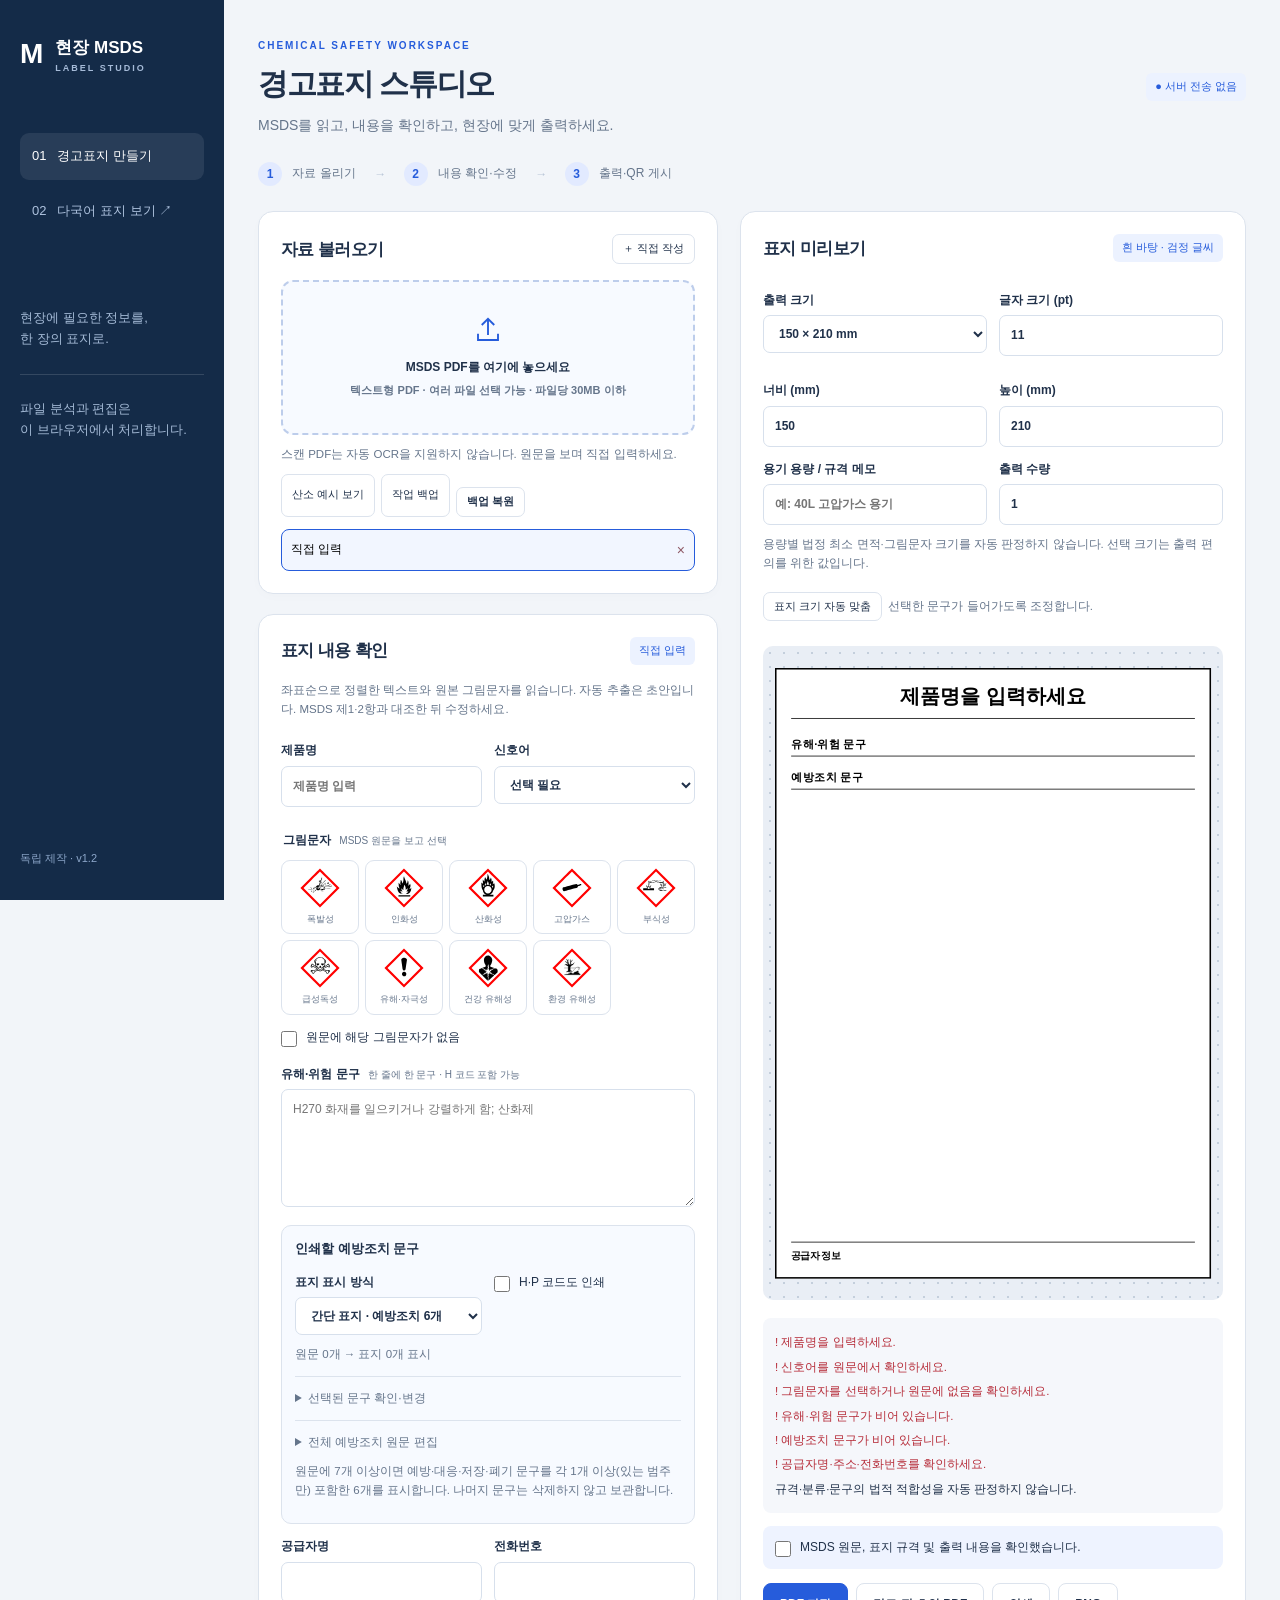
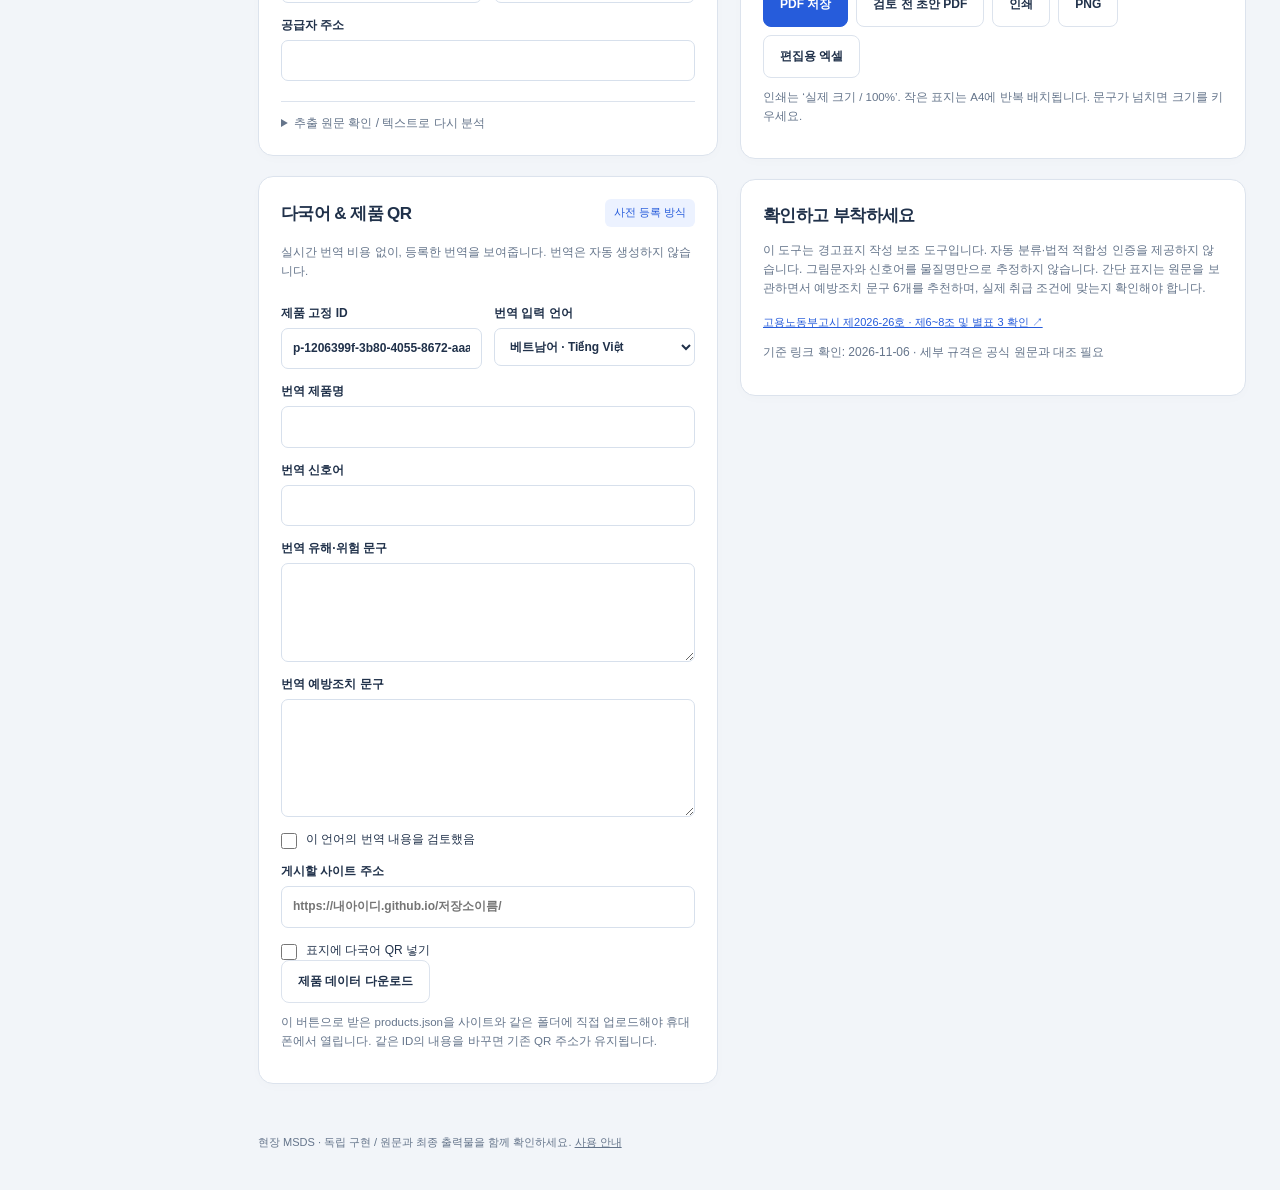
==== index.html @ 50548ded "Add files via upload" ====
<!doctype html><html lang="ko"><head><meta charset="utf-8"><meta name="viewport" content="width=device-width, initial-scale=1"><title>현장 MSDS · 경고표지 스튜디오</title><link rel="stylesheet" href="style.css?v=1.2"></head><body>
<aside class="rail"><div class="logo">M<span>현장 MSDS<small>LABEL STUDIO</small></span></div><div class="nav active">01 &nbsp; 경고표지 만들기</div><a class="nav" href="viewer.html" target="_blank">02 &nbsp; 다국어 표지 보기 ↗</a><div class="rail-note">현장에 필요한 정보를,<br>한 장의 표지로.<hr>파일 분석과 편집은<br>이 브라우저에서 처리합니다.</div><span class="version">독립 제작 · v1.2</span></aside>
<main><header><div><p class="eyebrow">CHEMICAL SAFETY WORKSPACE</p><h1>경고표지 스튜디오</h1><p class="sub">MSDS를 읽고, 내용을 확인하고, 현장에 맞게 출력하세요.</p></div><span class="badge">● 서버 전송 없음</span></header>
<div class="steps"><span><b>1</b> 자료 올리기</span><i>→</i><span><b>2</b> 내용 확인·수정</span><i>→</i><span><b>3</b> 출력·QR 게시</span></div>
<div class="workspace"><div class="input-col"><section class="card"><div class="card-title"><h2>자료 불러오기</h2><button id="new" class="small">＋ 직접 작성</button></div><label class="drop" id="drop"><span class="upload-icon" aria-hidden="true"><svg width="30" height="30" viewBox="0 0 24 24" fill="none" stroke="currentColor" stroke-width="1.5"><path d="M12 16V3m-5 5 5-5 5 5M4 15v5h16v-5"/></svg></span><strong>MSDS PDF를 여기에 놓으세요</strong><span>텍스트형 PDF · 여러 파일 선택 가능 · 파일당 30MB 이하</span><input id="files" type="file" accept="application/pdf,.pdf" multiple></label><p id="status" role="status">스캔 PDF는 자동 OCR을 지원하지 않습니다. 원문을 보며 직접 입력하세요.</p><div class="tools"><button id="sample" class="small">산소 예시 보기</button><button id="backup" class="small">작업 백업</button><label class="small filebtn">백업 복원<input id="restore" type="file" accept=".json"></label></div><div id="queue" class="queue"></div><details id="sourcePanel" hidden><summary>원본 PDF 미리보기</summary><div class="source-toolbar"><button id="sourcePrev" class="small">이전 쪽</button><span id="sourcePage"></span><button id="sourceNext" class="small">다음 쪽</button></div><canvas id="sourceCanvas"></canvas></details><p class="hint" id="analysisInfo"></p></section>
<section class="card" id="editor"><div class="card-title"><h2>표지 내용 확인</h2><span class="badge" id="source-badge">직접 입력</span></div><p class="hint">좌표순으로 정렬한 텍스트와 원본 그림문자를 읽습니다. 자동 추출은 초안입니다. MSDS 제1·2항과 대조한 뒤 수정하세요.</p><div class="grid"><label>제품명<input id="name" placeholder="제품명 입력"></label><label>신호어<select id="signal"><option value="">선택 필요</option><option>위험</option><option>경고</option><option value="없음">없음 (원문 확인)</option></select></label></div>
<fieldset><legend>그림문자 <small>MSDS 원문을 보고 선택</small></legend><div id="pictos" class="pic-grid"></div><label class="check"><input type="checkbox" id="noPictos">원문에 해당 그림문자가 없음</label></fieldset>
<label>유해·위험 문구 <small>한 줄에 한 문구 · H 코드 포함 가능</small><textarea id="hazards" rows="5" placeholder="H270 화재를 일으키거나 강렬하게 함; 산화제"></textarea></label>
<section class="compact-controls"><h3>인쇄할 예방조치 문구</h3><div class="grid"><label>표지 표시 방식<select id="pMode"><option value="compact">간단 표지 · 예방조치 6개</option><option value="all">전체 문구 표시</option></select></label><label class="check"><input type="checkbox" id="showCodes">H·P 코드도 인쇄</label></div><p class="hint" id="pSummary"></p><details><summary>선택된 문구 확인·변경</summary><p class="hint">자동 추천은 초안입니다. 실제 취급 조건과 유해성을 고려해 확인하세요.</p><button id="recommendP" class="small">6개 다시 추천</button><div id="pChoices"></div></details><details><summary>전체 예방조치 원문 편집</summary><label>예방조치 문구 <small>원문의 예방·대응·저장·폐기 문구를 모두 확인</small><textarea id="precautions" rows="8" placeholder="P220 의류 및 가연성 물질로부터 멀리하시오."></textarea></label></details><p class="hint">원문에 7개 이상이면 예방·대응·저장·폐기 문구를 각 1개 이상(있는 범주만) 포함한 6개를 표시합니다. 나머지 문구는 삭제하지 않고 보관합니다.</p></section>
<div class="grid"><label>공급자명<input id="supplier"></label><label>전화번호<input id="phone" type="tel"></label></div><label>공급자 주소<input id="address"></label>
<details><summary>추출 원문 확인 / 텍스트로 다시 분석</summary><p class="hint">PDF가 제대로 읽히지 않으면 제1·2항 텍스트를 붙여넣으세요. 재분석하면 현재 입력값을 바꿉니다.</p><textarea id="raw" rows="10"></textarea><button id="parse" class="small">텍스트에서 다시 추출</button></details>
</section>
<section class="card"><div class="card-title"><h2>다국어 & 제품 QR</h2><span class="badge">사전 등록 방식</span></div><p class="hint">실시간 번역 비용 없이, 등록한 번역을 보여줍니다. 번역은 자동 생성하지 않습니다.</p><div class="grid"><label>제품 고정 ID<input id="productId" readonly></label><label>번역 입력 언어<select id="lang"><option value="vi">베트남어 · Tiếng Việt</option><option value="zh">중국어 · 中文</option><option value="en">영어 · English</option><option value="ru">러시아어 · Русский</option></select></label></div>
<label>번역 제품명<input id="trName"></label><label>번역 신호어<input id="trSignal"></label><label>번역 유해·위험 문구<textarea id="trHazards" rows="4"></textarea></label><label>번역 예방조치 문구<textarea id="trPrecautions" rows="5"></textarea></label><label class="check"><input type="checkbox" id="trReviewed">이 언어의 번역 내용을 검토했음</label><label>게시할 사이트 주소<input id="baseUrl" type="url" placeholder="https://내아이디.github.io/저장소이름/"></label><label class="check"><input id="includeQr" type="checkbox">표지에 다국어 QR 넣기</label><button id="publish" class="secondary">제품 데이터 다운로드</button><p class="hint">이 버튼으로 받은 products.json을 사이트와 같은 폴더에 직접 업로드해야 휴대폰에서 열립니다. 같은 ID의 내용을 바꾸면 기존 QR 주소가 유지됩니다.</p></section></div>
<div class="preview-col"><section class="card preview-card"><div class="card-title"><h2>표지 미리보기</h2><span class="badge">흰 바탕 · 검정 글씨</span></div><div class="grid controls"><label>출력 크기<select id="preset"><option value="150,210">150 × 210 mm</option><option value="100,150">100 × 150 mm</option><option value="200,280">200 × 280 mm</option><option value="custom">직접 지정</option></select></label><label>글자 크기 (pt)<input id="fontSize" type="number" min="6" max="24" value="11"></label><label>너비 (mm)<input id="width" type="number" min="50" max="280" value="150"></label><label>높이 (mm)<input id="height" type="number" min="70" max="400" value="210"></label></div><div class="grid"><label>용기 용량 / 규격 메모<input id="capacity" placeholder="예: 40L 고압가스 용기"></label><label>출력 수량<input id="copies" type="number" min="1" max="30" value="1"></label></div><p class="hint">용량별 법정 최소 면적·그림문자 크기를 자동 판정하지 않습니다. 선택 크기는 출력 편의를 위한 값입니다.</p><div class="tools fit-tools"><button id="autoFit" class="small">표지 크기 자동 맞춤</button><span class="hint">선택한 문구가 들어가도록 조정합니다.</span></div><div class="mat"><div id="scaled"><article id="label" class="label"></article></div></div><div id="checks" class="checks" aria-live="polite"></div><label class="check approval"><input type="checkbox" id="approved">MSDS 원문, 표지 규격 및 출력 내용을 확인했습니다.</label><div class="export"><button id="pdf" class="primary">PDF 저장</button><button id="draftPdf" class="secondary">검토 전 초안 PDF</button><button id="print" class="secondary">인쇄</button><button id="png" class="secondary">PNG</button><button id="excel" class="secondary">편집용 엑셀</button></div><p class="hint">인쇄는 ‘실제 크기 / 100%’. 작은 표지는 A4에 반복 배치됩니다. 문구가 넘치면 크기를 키우세요.</p></section><section class="card guide"><h2>확인하고 부착하세요</h2><p>이 도구는 경고표지 작성 보조 도구입니다. 자동 분류·법적 적합성 인증을 제공하지 않습니다. 그림문자와 신호어를 물질명만으로 추정하지 않습니다. 간단 표지는 원문을 보관하면서 예방조치 문구 6개를 추천하며, 실제 취급 조건에 맞는지 확인해야 합니다.</p><a href="https://www.law.go.kr/admRulInfoP.do?admRulSeq=2100000278320" target="_blank" rel="noopener">고용노동부고시 제2026-26호 · 제6~8조 및 별표 3 확인 ↗</a><p class="hint">기준 링크 확인: 2026-11-06 · 세부 규격은 공식 원문과 대조 필요</p></section></div></div><footer>현장 MSDS · 독립 구현 / 원문과 최종 출력물을 함께 확인하세요. <a href="README.md">사용 안내</a></footer></main><div id="toast" role="status" hidden></div>
<script src="vendor/pdf.min.js"></script><script src="vendor/html2canvas.min.js"></script><script src="vendor/jspdf.umd.min.js"></script><script src="vendor/exceljs.min.js"></script><script src="vendor/qrcode.js"></script><script src="core.js?v=1.2"></script><script src="vision.js?v=1.2"></script><script src="app.js?v=1.2"></script></body></html>
---- style.css ----
:root{--navy:#142b48;--blue:#265cdb;--bg:#f2f5f9;--line:#dce3ed;--muted:#65758b;--ink:#20314a}*{box-sizing:border-box}body{margin:0;background:var(--bg);color:var(--ink);font:14px/1.6 'Malgun Gothic','Apple SD Gothic Neo',sans-serif}button,input,select,textarea{font:inherit}button,a,input,label{touch-action:manipulation}button{cursor:pointer}button:focus-visible,a:focus-visible,input:focus-visible,textarea:focus-visible,summary:focus-visible{outline:3px solid #7da6ff;outline-offset:3px}.rail{position:fixed;inset:0 auto 0 0;width:224px;background:var(--navy);color:white;padding:32px 20px;display:flex;flex-direction:column}.logo{display:flex;align-items:center;gap:12px;font-size:28px;font-weight:900;margin-bottom:52px}.logo>span{font-size:17px}.logo small{display:block;font-size:9px;letter-spacing:2px;color:#a6bbd8}.nav{display:block;padding:13px 12px;border-radius:9px;font-size:13px;color:#afc3df;text-decoration:none;margin:4px 0}.nav.active{background:#ffffff16;color:white}.rail-note{margin-top:70px;color:#a4bad6;font-size:13px}.rail hr{border:0;border-top:1px solid #ffffff23;margin:24px 0}.version{margin-top:auto;font-size:11px;color:#8da7ca}main{margin-left:224px;padding:38px 34px;max-width:1800px}header{display:flex;justify-content:space-between;gap:16px;align-items:center;margin-bottom:26px}.eyebrow{font-size:10px;letter-spacing:2px;color:var(--blue);font-weight:800;margin:0 0 6px}h1{margin:0;font-size:30px;letter-spacing:-1.4px}h2{margin:0;font-size:17px;letter-spacing:-.6px}.sub{margin:6px 0 0;color:var(--muted)}.badge{font-size:11px;border-radius:6px;color:var(--blue);background:#ecf2ff;padding:5px 9px;white-space:nowrap}.steps{display:flex;gap:18px;align-items:center;margin-bottom:25px;font-size:12px;color:var(--muted)}.steps b{display:inline-grid;place-items:center;background:#e2eaff;color:var(--blue);width:24px;height:24px;border-radius:50%;margin-right:7px}.steps i{color:#b6c3d5}.workspace{display:grid;grid-template-columns:minmax(0,1fr) minmax(0,1.1fr);gap:22px}.card{background:white;border:1px solid var(--line);border-radius:15px;padding:22px;margin-bottom:20px;box-shadow:0 3px 12px #142b4804}.card-title{display:flex;align-items:center;justify-content:space-between;gap:10px;margin-bottom:16px}.drop{border:2px dashed #bdcdeb;background:#f7faff;min-height:155px;display:flex;align-items:center;justify-content:center;flex-direction:column;cursor:pointer;border-radius:12px;padding:16px;text-align:center;gap:5px}.drop.over{background:#e1ebff;border-color:var(--blue)}.drop>span:last-of-type{font-size:11px;color:var(--muted)}.upload-icon{font-size:30px;color:var(--blue);line-height:1.2}.drop input,.filebtn input{position:absolute;width:1px;height:1px;opacity:0}.hint,#status{font-size:11.5px;color:var(--muted);margin:10px 0;line-height:1.65}.tools{display:flex;flex-wrap:wrap;gap:6px}.small{background:white;border:1px solid var(--line);border-radius:7px;padding:5px 10px;font-size:11px;color:var(--ink);display:inline-block;cursor:pointer}.queue{display:grid;gap:5px;margin-top:12px;max-height:230px;overflow:auto}.queue-row{display:flex;align-items:center;border:1px solid var(--line);border-radius:8px}.queue-row.active{border-color:var(--blue);background:#f2f6ff}.queue-row>button:first-child{flex:1;text-align:left;min-width:0;text-overflow:ellipsis;overflow:hidden;white-space:nowrap;border:0;background:none;padding:9px;font-size:12px}.queue-row>button:last-child{border:0;background:none;padding:9px;color:#8e5864}label{display:block;font-size:12px;font-weight:600;margin-top:13px}label small,legend small{font-size:10px;color:var(--muted);font-weight:400;margin-left:5px}input:not([type=checkbox]):not([type=file]),select,textarea{display:block;width:100%;padding:10px 11px;border:1px solid #d7e0ec;border-radius:7px;color:var(--ink);background:white;margin-top:5px;min-width:0}textarea{resize:vertical;font-weight:400;line-height:1.6}.grid{display:grid;grid-template-columns:1fr 1fr;gap:12px}.grid label{min-width:0}fieldset{border:0;padding:0;margin:24px 0 18px}legend{font-size:12px;font-weight:600;margin-bottom:10px}.pic-grid{display:grid;grid-template-columns:repeat(5,1fr);gap:6px}.pic-btn{border:1px solid var(--line);border-radius:9px;background:white;padding:7px 2px;font-size:9px;color:var(--muted)}.pic-btn img{width:40px;height:40px;object-fit:contain;display:block;margin:0 auto 4px}.pic-btn.selected{background:#edf3ff;border:2px solid var(--blue);padding:6px 1px;color:var(--blue)}.check{display:flex;gap:9px;align-items:flex-start;font-size:12px;font-weight:400}.check input{margin:3px 0 0;width:16px;height:16px;accent-color:var(--blue);flex:none}details{margin-top:20px;border-top:1px solid var(--line);padding-top:12px}summary{cursor:pointer;color:var(--muted);font-size:12px}.mat{background:#e9eef5;border-radius:10px;min-height:350px;margin-top:20px;padding:22px 10px;display:flex;justify-content:center;align-items:flex-start;overflow:hidden;background-image:radial-gradient(#c4cfdc 1px,transparent 1px);background-size:14px 14px}#scaled{position:relative;flex:none}.label{position:absolute;top:0;left:0;background:#fff;color:#000;border:0.7mm solid #000;padding:5mm;display:flex;flex-direction:column;gap:3mm;font-family:'Malgun Gothic',sans-serif;line-height:1.45;word-break:keep-all;overflow-wrap:anywhere;overflow:hidden;transform-origin:top left}.label h3{font-size:1.8em;text-align:center;border-bottom:.5mm solid #000;margin:0;padding-bottom:3mm;line-height:1.25}.label .pictorow{display:flex;justify-content:space-between;align-items:center;gap:3mm}.label .symbols{display:flex;gap:2mm;flex-wrap:wrap;flex:1}.label .symbols img{width:21mm;height:21mm;object-fit:contain}.label .signal{font-size:1.9em;font-weight:900}.label .label-section h4{font-size:1em;margin:0 0 1.5mm;border-bottom:.3mm solid black;padding-bottom:1mm}.label ul{padding-left:1.2em;margin:0}.label li{margin:0 0 1mm}.label .sup{border-top:.3mm solid #000;padding-top:2mm;font-size:.85em;margin-top:auto}.label .qrblock{display:flex;align-items:center;justify-content:space-between;gap:4mm;margin-top:2mm}.qrblock img{width:25mm;height:25mm}.qrblock small{font-size:.75em}.checks{font-size:11.5px;margin-top:18px;padding:12px;background:#f5f7fb;border-radius:8px}.checks div{padding:3px 0}.checks .bad{color:#b62d3a}.checks .good{color:#226949}.approval{background:#eef3ff;border-radius:8px;padding:12px}.export{display:flex;gap:8px;flex-wrap:wrap;margin-top:14px}.primary,.secondary{padding:11px 16px;border-radius:8px;font-weight:700;font-size:12px;border:1px solid var(--line);background:white;color:var(--ink)}.primary{background:var(--blue);border-color:var(--blue);color:white}.primary:disabled,.secondary:disabled{opacity:.5;cursor:wait}.guide p{font-size:12px;color:var(--muted)}.guide a{font-size:11px;color:var(--blue)}footer{font-size:11px;color:var(--muted);margin-top:30px}footer a{color:inherit}#toast{position:fixed;bottom:24px;left:50%;transform:translateX(-50%);background:var(--navy);color:white;padding:13px 22px;border-radius:10px;z-index:100;box-shadow:0 4px 20px #0002;max-width:90vw;font-size:13px}.viewer{margin:0;max-width:800px;padding:24px;margin-inline:auto}.viewer .langs{display:flex;flex-wrap:wrap;gap:8px;margin:18px 0}.viewer .label{position:static;width:auto!important;height:auto!important;min-height:450px;transform:none!important;font-size:15px!important}.viewer .mat{display:block}.viewer .draft{padding:12px;background:#fff1d8;font-size:12px}.viewer .label .symbols img{width:65px;height:65px}@media(min-width:1500px){.preview-card{position:sticky;top:16px}}@media(max-width:1150px){.rail{width:185px;padding:25px 15px}main{margin-left:185px;padding:28px 20px}.workspace{grid-template-columns:1fr}.preview-col{grid-row:2}.card{padding:18px}}@media(max-width:650px){.rail{position:static;width:auto;padding:14px 18px;display:block}.logo{margin:0;font-size:24px}.logo small,.rail .nav,.rail-note,.version{display:none}main{margin:0;padding:24px 14px}header{align-items:flex-start}header>.badge{display:none}h1{font-size:25px}.steps{gap:8px;font-size:10px}.steps b{width:19px;height:19px;margin-right:3px}.sub{font-size:12px}.grid{gap:9px}.pic-grid{grid-template-columns:repeat(5,1fr)}.card-title{gap:6px}.viewer{padding:16px}}
@media print{body>*{display:none!important}#printHost{display:block!important}#printHost .print-page{width:190mm;min-height:277mm;display:flex;flex-wrap:wrap;justify-content:center;align-content:flex-start;gap:4mm;break-after:page}#printHost .label{position:relative;flex:none;transform:none!important;break-inside:avoid}#printHost .print-page:last-child{break-after:auto}@page{size:A4;margin:10mm}}

/* v1.1: constrain preview geometry; detect overflow against an unscaled label. */
.preview-col,.input-col{min-width:0}.workspace{align-items:start}.preview-card{position:static!important}.mat{min-width:0;width:100%}.label{flex-shrink:0}.label li{break-inside:avoid}.label.dense{line-height:1.28;gap:2mm;padding:4mm}.label.dense li{margin-bottom:.6mm}.label.dense h3{padding-bottom:2mm}.label.dense .symbols img{width:18mm;height:18mm}.source-toolbar{display:flex;justify-content:center;gap:14px;align-items:center;margin:12px 0;font-size:12px}#sourceCanvas{display:block;max-width:100%;max-height:560px;width:auto;height:auto;margin:auto;border:1px solid #ccd6e4;background:white}.fit-tools{margin-top:14px;align-items:center}#analysisInfo{white-space:pre-line;border-left:3px solid #265cdb;padding-left:10px}#analysisInfo:empty{display:none}

.label.dense .label-section:nth-of-type(2) ul{display:grid;grid-template-columns:1fr 1fr;column-gap:4mm;row-gap:.4mm;align-items:start}

/* Compact print label: required hazards retained; six original precaution statements. */
.p-group{display:grid;grid-template-columns:2.7em 1fr;gap:.6em;margin-bottom:2mm}.p-group>b{font-size:.85em;padding-top:.1em}.p-group ul{display:block!important}.label.dense .p-group ul{display:block!important}.msds-ref{font-size:.85em;font-weight:700;margin:2mm 0 0}.compact-controls{margin-top:18px;border:1px solid #dce3ed;background:#f7faff;border-radius:10px;padding:13px}.compact-controls h3{font-size:13px;margin:0}.p-choice{font-size:11px;margin-top:8px;padding:7px;background:#fff;border-radius:6px}.p-choice span{flex:1}#pChoices{max-height:360px;overflow:auto;margin-top:8px}.compact-controls details{margin-top:12px}
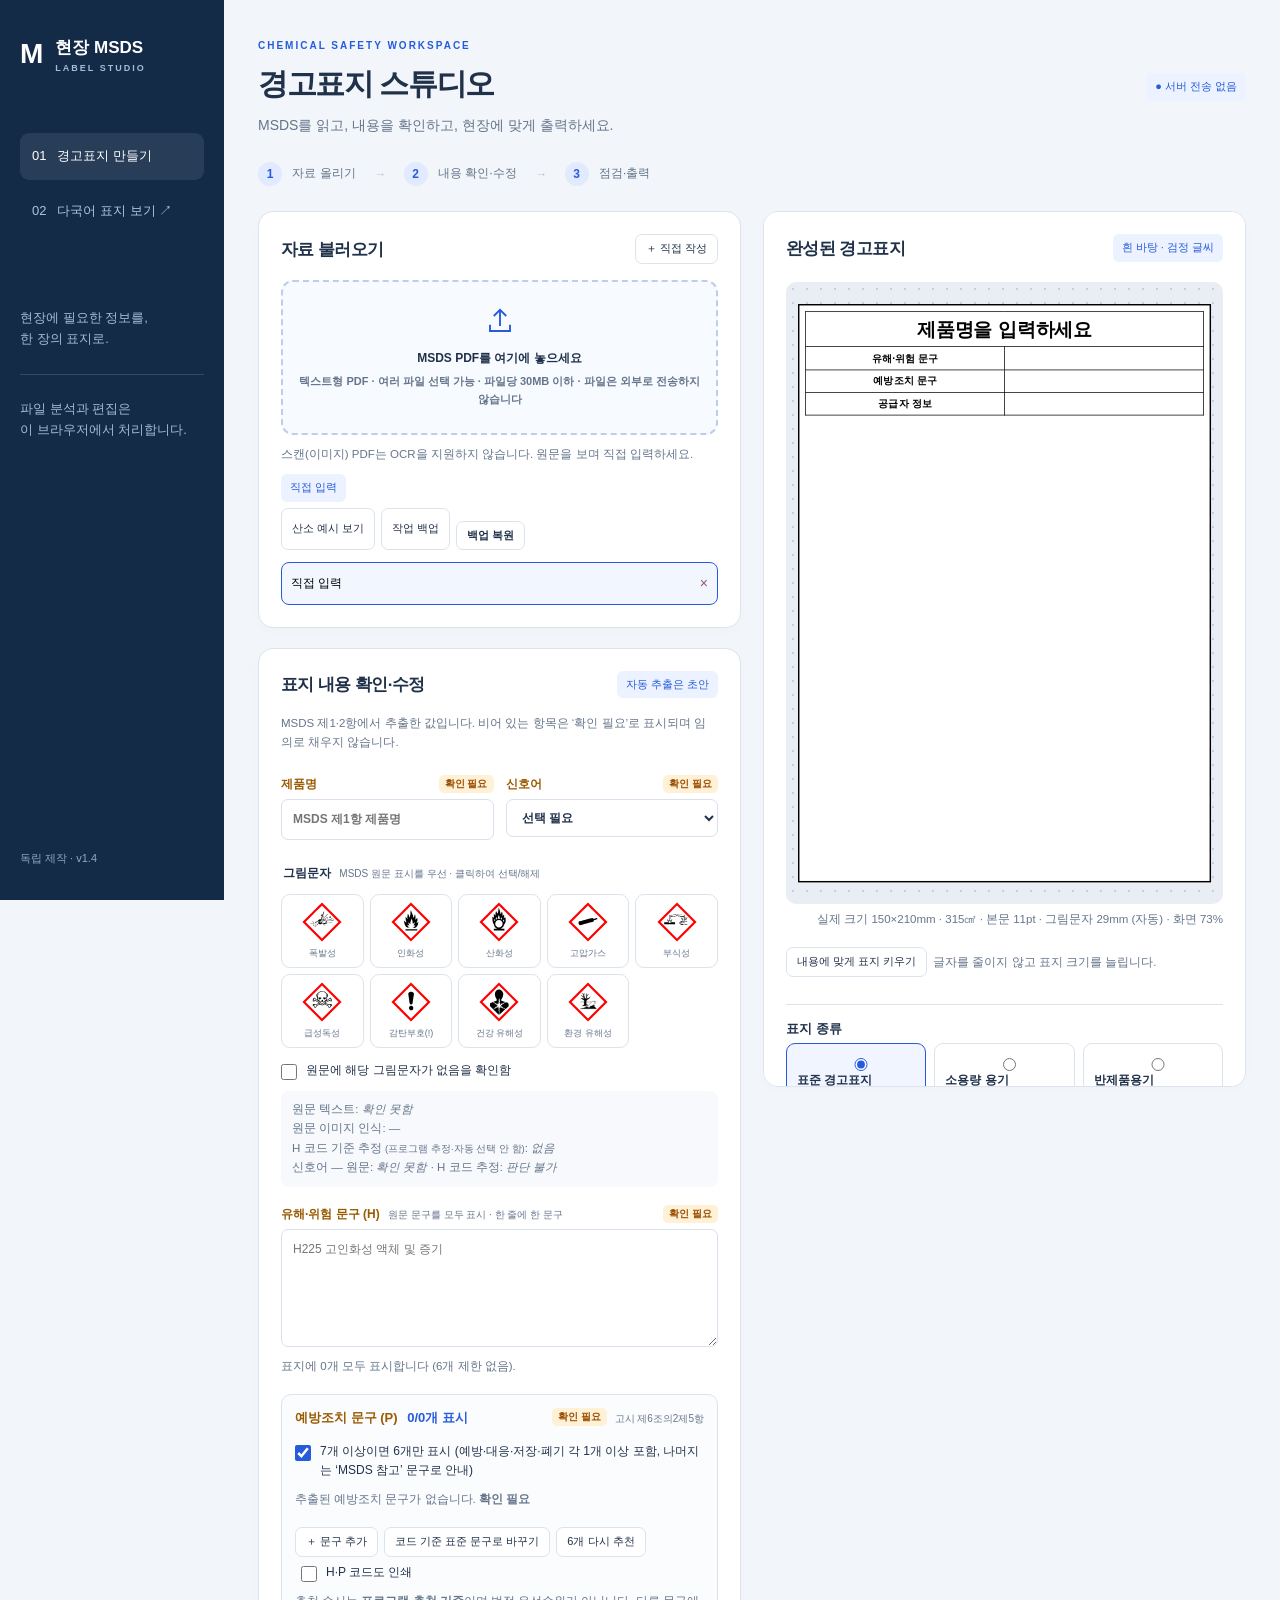
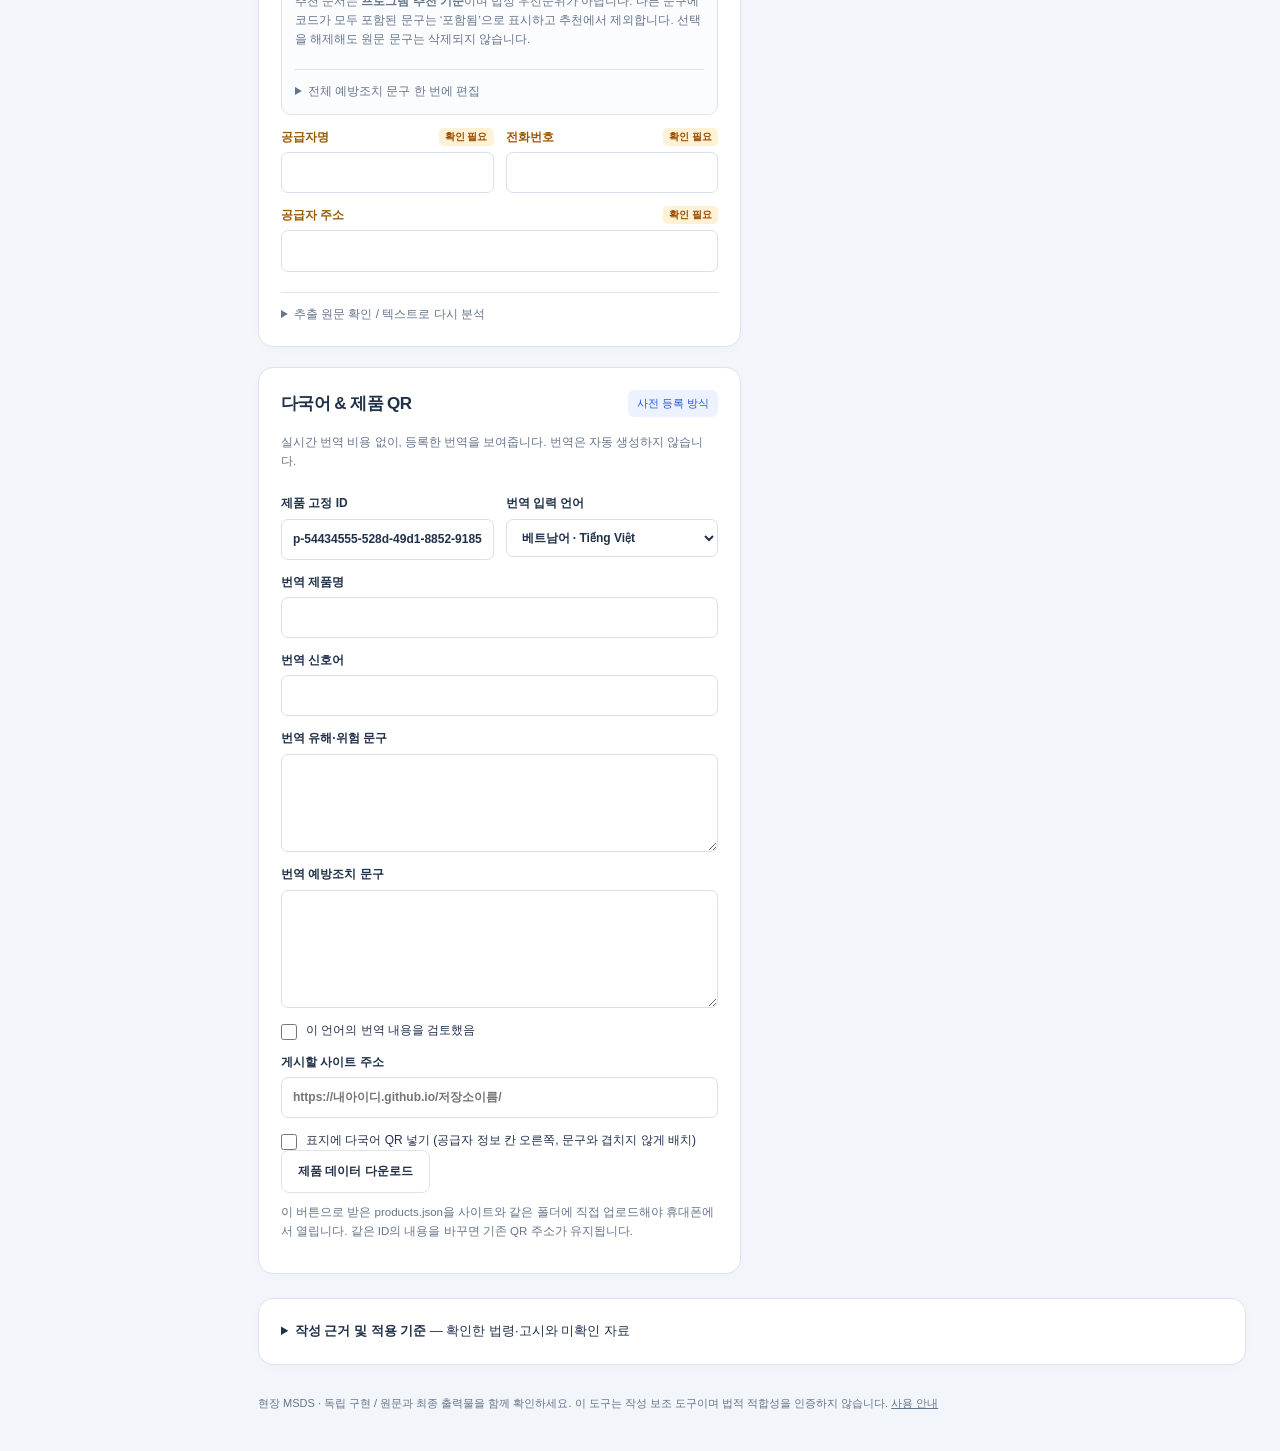
==== commit 3e11952f: "v1.4: 작성 근거·표시사항 점검·용량별 표지 크기·표 양식 표지 - 기준 데이터(standards-data.js)와 판정 로직(standards.js) 분리, 고시 별표 2 코" ====
--- a/index.html
+++ b/index.html
@@ -1,16 +1,43 @@
-<!doctype html><html lang="ko"><head><meta charset="utf-8"><meta name="viewport" content="width=device-width, initial-scale=1"><title>현장 MSDS · 경고표지 스튜디오</title><link rel="stylesheet" href="style.css?v=1.2"></head><body>
-<aside class="rail"><div class="logo">M<span>현장 MSDS<small>LABEL STUDIO</small></span></div><div class="nav active">01 &nbsp; 경고표지 만들기</div><a class="nav" href="viewer.html" target="_blank">02 &nbsp; 다국어 표지 보기 ↗</a><div class="rail-note">현장에 필요한 정보를,<br>한 장의 표지로.<hr>파일 분석과 편집은<br>이 브라우저에서 처리합니다.</div><span class="version">독립 제작 · v1.2</span></aside>
+<!doctype html><html lang="ko"><head><meta charset="utf-8"><meta name="viewport" content="width=device-width, initial-scale=1"><title>현장 MSDS · 경고표지 스튜디오</title><link rel="stylesheet" href="style.css?v=1.4"></head><body>
+<aside class="rail"><div class="logo">M<span>현장 MSDS<small>LABEL STUDIO</small></span></div><div class="nav active">01 &nbsp; 경고표지 만들기</div><a class="nav" href="viewer.html" target="_blank">02 &nbsp; 다국어 표지 보기 ↗</a><div class="rail-note">현장에 필요한 정보를,<br>한 장의 표지로.<hr>파일 분석과 편집은<br>이 브라우저에서 처리합니다.</div><span class="version">독립 제작 · v1.4</span></aside>
 <main><header><div><p class="eyebrow">CHEMICAL SAFETY WORKSPACE</p><h1>경고표지 스튜디오</h1><p class="sub">MSDS를 읽고, 내용을 확인하고, 현장에 맞게 출력하세요.</p></div><span class="badge">● 서버 전송 없음</span></header>
-<div class="steps"><span><b>1</b> 자료 올리기</span><i>→</i><span><b>2</b> 내용 확인·수정</span><i>→</i><span><b>3</b> 출력·QR 게시</span></div>
-<div class="workspace"><div class="input-col"><section class="card"><div class="card-title"><h2>자료 불러오기</h2><button id="new" class="small">＋ 직접 작성</button></div><label class="drop" id="drop"><span class="upload-icon" aria-hidden="true"><svg width="30" height="30" viewBox="0 0 24 24" fill="none" stroke="currentColor" stroke-width="1.5"><path d="M12 16V3m-5 5 5-5 5 5M4 15v5h16v-5"/></svg></span><strong>MSDS PDF를 여기에 놓으세요</strong><span>텍스트형 PDF · 여러 파일 선택 가능 · 파일당 30MB 이하</span><input id="files" type="file" accept="application/pdf,.pdf" multiple></label><p id="status" role="status">스캔 PDF는 자동 OCR을 지원하지 않습니다. 원문을 보며 직접 입력하세요.</p><div class="tools"><button id="sample" class="small">산소 예시 보기</button><button id="backup" class="small">작업 백업</button><label class="small filebtn">백업 복원<input id="restore" type="file" accept=".json"></label></div><div id="queue" class="queue"></div><details id="sourcePanel" hidden><summary>원본 PDF 미리보기</summary><div class="source-toolbar"><button id="sourcePrev" class="small">이전 쪽</button><span id="sourcePage"></span><button id="sourceNext" class="small">다음 쪽</button></div><canvas id="sourceCanvas"></canvas></details><p class="hint" id="analysisInfo"></p></section>
-<section class="card" id="editor"><div class="card-title"><h2>표지 내용 확인</h2><span class="badge" id="source-badge">직접 입력</span></div><p class="hint">좌표순으로 정렬한 텍스트와 원본 그림문자를 읽습니다. 자동 추출은 초안입니다. MSDS 제1·2항과 대조한 뒤 수정하세요.</p><div class="grid"><label>제품명<input id="name" placeholder="제품명 입력"></label><label>신호어<select id="signal"><option value="">선택 필요</option><option>위험</option><option>경고</option><option value="없음">없음 (원문 확인)</option></select></label></div>
-<fieldset><legend>그림문자 <small>MSDS 원문을 보고 선택</small></legend><div id="pictos" class="pic-grid"></div><label class="check"><input type="checkbox" id="noPictos">원문에 해당 그림문자가 없음</label></fieldset>
-<label>유해·위험 문구 <small>한 줄에 한 문구 · H 코드 포함 가능</small><textarea id="hazards" rows="5" placeholder="H270 화재를 일으키거나 강렬하게 함; 산화제"></textarea></label>
-<section class="compact-controls"><h3>인쇄할 예방조치 문구</h3><div class="grid"><label>표지 표시 방식<select id="pMode"><option value="compact">간단 표지 · 예방조치 6개</option><option value="all">전체 문구 표시</option></select></label><label class="check"><input type="checkbox" id="showCodes">H·P 코드도 인쇄</label></div><p class="hint" id="pSummary"></p><details><summary>선택된 문구 확인·변경</summary><p class="hint">자동 추천은 초안입니다. 실제 취급 조건과 유해성을 고려해 확인하세요.</p><button id="recommendP" class="small">6개 다시 추천</button><div id="pChoices"></div></details><details><summary>전체 예방조치 원문 편집</summary><label>예방조치 문구 <small>원문의 예방·대응·저장·폐기 문구를 모두 확인</small><textarea id="precautions" rows="8" placeholder="P220 의류 및 가연성 물질로부터 멀리하시오."></textarea></label></details><p class="hint">원문에 7개 이상이면 예방·대응·저장·폐기 문구를 각 1개 이상(있는 범주만) 포함한 6개를 표시합니다. 나머지 문구는 삭제하지 않고 보관합니다.</p></section>
-<div class="grid"><label>공급자명<input id="supplier"></label><label>전화번호<input id="phone" type="tel"></label></div><label>공급자 주소<input id="address"></label>
+<div class="steps"><span><b>1</b> 자료 올리기</span><i>→</i><span><b>2</b> 내용 확인·수정</span><i>→</i><span><b>3</b> 점검·출력</span></div>
+<div class="workspace"><div class="input-col">
+<section class="card"><div class="card-title"><h2>자료 불러오기</h2><button id="new" class="small">＋ 직접 작성</button></div><label class="drop" id="drop"><span class="upload-icon" aria-hidden="true"><svg width="30" height="30" viewBox="0 0 24 24" fill="none" stroke="currentColor" stroke-width="1.5"><path d="M12 16V3m-5 5 5-5 5 5M4 15v5h16v-5"/></svg></span><strong>MSDS PDF를 여기에 놓으세요</strong><span>텍스트형 PDF · 여러 파일 선택 가능 · 파일당 30MB 이하 · 파일은 외부로 전송하지 않습니다</span><input id="files" type="file" accept="application/pdf,.pdf" multiple></label>
+<p id="status" role="status" aria-live="polite">스캔(이미지) PDF는 OCR을 지원하지 않습니다. 원문을 보며 직접 입력하세요.</p><p id="progress" class="progress" aria-live="polite" hidden></p>
+<div class="source-row"><span class="badge" id="source-badge">직접 입력</span><button id="openSource" class="small" hidden>원본 파일 열기 ↗</button></div><p class="hint" id="analysisInfo"></p>
+<div class="tools"><button id="sample" class="small">산소 예시 보기</button><button id="backup" class="small">작업 백업</button><label class="small filebtn">백업 복원<input id="restore" type="file" accept=".json"></label></div><div id="queue" class="queue"></div></section>
+<section class="card" id="editor"><div class="card-title"><h2>표지 내용 확인·수정</h2><span class="badge">자동 추출은 초안</span></div><p class="hint">MSDS 제1·2항에서 추출한 값입니다. 비어 있는 항목은 ‘확인 필요’로 표시되며 임의로 채우지 않습니다.</p>
+<div class="grid"><label data-f="name">제품명<input id="name" placeholder="MSDS 제1항 제품명"></label><label data-f="signal">신호어<select id="signal"><option value="">선택 필요</option><option>위험</option><option>경고</option><option value="없음">없음 (원문 확인)</option></select></label></div>
+<fieldset><legend>그림문자 <small>MSDS 원문 표시를 우선 · 클릭하여 선택/해제</small></legend><div id="pictos" class="pic-grid"></div><label class="check"><input type="checkbox" id="noPictos">원문에 해당 그림문자가 없음을 확인함</label><div id="autoInfo" class="auto-info"></div></fieldset>
+<label data-f="hazards">유해·위험 문구 (H) <small>원문 문구를 모두 표시 · 한 줄에 한 문구</small><textarea id="hazards" rows="5" placeholder="H225 고인화성 액체 및 증기"></textarea></label><p class="hint" id="hCompare"></p>
+<section class="pbox"><div class="pbox-head"><h3 data-f="precautions">예방조치 문구 (P) <span id="pCount"></span></h3><small>고시 제6조의2제5항</small></div>
+<label class="check"><input type="checkbox" id="compact" checked>7개 이상이면 6개만 표시 (예방·대응·저장·폐기 각 1개 이상 포함, 나머지는 ‘MSDS 참고’ 문구로 안내)</label>
+<p class="hint" id="pSummary"></p><div id="pTable" class="ptable" role="list"></div>
+<div class="tools"><button id="pAdd" class="small">＋ 문구 추가</button><button id="pStd" class="small">코드 기준 표준 문구로 바꾸기</button><button id="recommendP" class="small">6개 다시 추천</button><label class="check inline"><input type="checkbox" id="showCodes">H·P 코드도 인쇄</label></div>
+<p class="hint">추천 순서는 <b>프로그램 추천 기준</b>이며 법정 우선순위가 아닙니다. 다른 문구에 코드가 모두 포함된 문구는 ‘포함됨’으로 표시하고 추천에서 제외합니다. 선택을 해제해도 원문 문구는 삭제되지 않습니다.</p>
+<details><summary>전체 예방조치 문구 한 번에 편집</summary><textarea id="precautions" rows="8" placeholder="P210 열·스파크·화염·고열로부터 멀리하시오."></textarea></details></section>
+<div class="grid"><label data-f="supplier">공급자명<input id="supplier"></label><label data-f="phone">전화번호<input id="phone" type="tel"></label></div><label data-f="address">공급자 주소<input id="address"></label>
 <details><summary>추출 원문 확인 / 텍스트로 다시 분석</summary><p class="hint">PDF가 제대로 읽히지 않으면 제1·2항 텍스트를 붙여넣으세요. 재분석하면 현재 입력값을 바꿉니다.</p><textarea id="raw" rows="10"></textarea><button id="parse" class="small">텍스트에서 다시 추출</button></details>
 </section>
 <section class="card"><div class="card-title"><h2>다국어 & 제품 QR</h2><span class="badge">사전 등록 방식</span></div><p class="hint">실시간 번역 비용 없이, 등록한 번역을 보여줍니다. 번역은 자동 생성하지 않습니다.</p><div class="grid"><label>제품 고정 ID<input id="productId" readonly></label><label>번역 입력 언어<select id="lang"><option value="vi">베트남어 · Tiếng Việt</option><option value="zh">중국어 · 中文</option><option value="en">영어 · English</option><option value="ru">러시아어 · Русский</option></select></label></div>
-<label>번역 제품명<input id="trName"></label><label>번역 신호어<input id="trSignal"></label><label>번역 유해·위험 문구<textarea id="trHazards" rows="4"></textarea></label><label>번역 예방조치 문구<textarea id="trPrecautions" rows="5"></textarea></label><label class="check"><input type="checkbox" id="trReviewed">이 언어의 번역 내용을 검토했음</label><label>게시할 사이트 주소<input id="baseUrl" type="url" placeholder="https://내아이디.github.io/저장소이름/"></label><label class="check"><input id="includeQr" type="checkbox">표지에 다국어 QR 넣기</label><button id="publish" class="secondary">제품 데이터 다운로드</button><p class="hint">이 버튼으로 받은 products.json을 사이트와 같은 폴더에 직접 업로드해야 휴대폰에서 열립니다. 같은 ID의 내용을 바꾸면 기존 QR 주소가 유지됩니다.</p></section></div>
-<div class="preview-col"><section class="card preview-card"><div class="card-title"><h2>표지 미리보기</h2><span class="badge">흰 바탕 · 검정 글씨</span></div><div class="grid controls"><label>출력 크기<select id="preset"><option value="150,210">150 × 210 mm</option><option value="100,150">100 × 150 mm</option><option value="200,280">200 × 280 mm</option><option value="custom">직접 지정</option></select></label><label>글자 크기 (pt)<input id="fontSize" type="number" min="6" max="24" value="11"></label><label>너비 (mm)<input id="width" type="number" min="50" max="280" value="150"></label><label>높이 (mm)<input id="height" type="number" min="70" max="400" value="210"></label></div><div class="grid"><label>용기 용량 / 규격 메모<input id="capacity" placeholder="예: 40L 고압가스 용기"></label><label>출력 수량<input id="copies" type="number" min="1" max="30" value="1"></label></div><p class="hint">용량별 법정 최소 면적·그림문자 크기를 자동 판정하지 않습니다. 선택 크기는 출력 편의를 위한 값입니다.</p><div class="tools fit-tools"><button id="autoFit" class="small">표지 크기 자동 맞춤</button><span class="hint">선택한 문구가 들어가도록 조정합니다.</span></div><div class="mat"><div id="scaled"><article id="label" class="label"></article></div></div><div id="checks" class="checks" aria-live="polite"></div><label class="check approval"><input type="checkbox" id="approved">MSDS 원문, 표지 규격 및 출력 내용을 확인했습니다.</label><div class="export"><button id="pdf" class="primary">PDF 저장</button><button id="draftPdf" class="secondary">검토 전 초안 PDF</button><button id="print" class="secondary">인쇄</button><button id="png" class="secondary">PNG</button><button id="excel" class="secondary">편집용 엑셀</button></div><p class="hint">인쇄는 ‘실제 크기 / 100%’. 작은 표지는 A4에 반복 배치됩니다. 문구가 넘치면 크기를 키우세요.</p></section><section class="card guide"><h2>확인하고 부착하세요</h2><p>이 도구는 경고표지 작성 보조 도구입니다. 자동 분류·법적 적합성 인증을 제공하지 않습니다. 그림문자와 신호어를 물질명만으로 추정하지 않습니다. 간단 표지는 원문을 보관하면서 예방조치 문구 6개를 추천하며, 실제 취급 조건에 맞는지 확인해야 합니다.</p><a href="https://www.law.go.kr/admRulInfoP.do?admRulSeq=2100000278320" target="_blank" rel="noopener">고용노동부고시 제2026-26호 · 제6~8조 및 별표 3 확인 ↗</a><p class="hint">기준 링크 확인: 2026-11-06 · 세부 규격은 공식 원문과 대조 필요</p></section></div></div><footer>현장 MSDS · 독립 구현 / 원문과 최종 출력물을 함께 확인하세요. <a href="README.md">사용 안내</a></footer></main><div id="toast" role="status" hidden></div>
-<script src="vendor/pdf.min.js"></script><script src="vendor/html2canvas.min.js"></script><script src="vendor/jspdf.umd.min.js"></script><script src="vendor/exceljs.min.js"></script><script src="vendor/qrcode.js"></script><script src="core.js?v=1.2"></script><script src="vision.js?v=1.2"></script><script src="app.js?v=1.2"></script></body></html>
+<label>번역 제품명<input id="trName"></label><label>번역 신호어<input id="trSignal"></label><label>번역 유해·위험 문구<textarea id="trHazards" rows="4"></textarea></label><label>번역 예방조치 문구<textarea id="trPrecautions" rows="5"></textarea></label><label class="check"><input type="checkbox" id="trReviewed">이 언어의 번역 내용을 검토했음</label><label>게시할 사이트 주소<input id="baseUrl" type="url" placeholder="https://내아이디.github.io/저장소이름/"></label><label class="check"><input id="includeQr" type="checkbox">표지에 다국어 QR 넣기 (공급자 정보 칸 오른쪽, 문구와 겹치지 않게 배치)</label><button id="publish" class="secondary">제품 데이터 다운로드</button><p class="hint">이 버튼으로 받은 products.json을 사이트와 같은 폴더에 직접 업로드해야 휴대폰에서 열립니다. 같은 ID의 내용을 바꾸면 기존 QR 주소가 유지됩니다.</p></section></div>
+<div class="preview-col"><section class="card preview-card"><div class="card-title"><h2>완성된 경고표지</h2><span class="badge">흰 바탕 · 검정 글씨</span></div>
+<div class="mat"><div id="scaled"><article id="label" class="label"></article></div></div><p class="fit-info" id="fitInfo"></p>
+<div class="tools fit-tools"><button id="autoFit" class="small">내용에 맞게 표지 키우기</button><span class="hint">글자를 줄이지 않고 표지 크기를 늘립니다.</span></div>
+<h3 class="sub-h">표지 종류</h3><div class="type-grid" role="radiogroup"><label class="type-opt"><input type="radio" name="ltype" value="standard" checked><b>표준 경고표지</b><small>명칭·그림문자·신호어·유해·위험 문구·예방조치 문구·공급자 정보</small></label><label class="type-opt"><input type="radio" name="ltype" value="small"><b>소용량 용기</b><small>내용량 100mL·100g 이하일 때만 — 명칭·그림문자·신호어·공급자 정보 (고시 제6조②)</small></label><label class="type-opt"><input type="radio" name="ltype" value="semi"><b>반제품용기</b><small>사업장 자체 사용 반제품용기 — ‘위험’/‘경고’ 문구 (고시 제6조③)</small></label></div>
+<label class="check" id="semiRow" hidden><input type="checkbox" id="semiConfirmed">해당 사업장에서 자체 사용하기 위해 담은 반제품용기임을 확인함 (보관·저장장소에 경고표지 부착 또는 MSDS 게시 필요)</label>
+<h3 class="sub-h">용기 용량과 표지 크기 <small>고시 별표 3</small></h3>
+<div class="grid three"><label>용기·포장 용량<input id="capValue" inputmode="decimal" placeholder="예: 18"></label><label>단위<select id="capUnit"><option>mL</option><option selected>L</option><option>g</option><option>kg</option></select></label><label id="sideRow" hidden>측면 표면적 (㎠)<input id="sideArea" inputmode="decimal" placeholder="상하면 제외"></label></div>
+<p class="size-info" id="sizeInfo"></p><div class="tools" id="sizeRecs"></div>
+<div class="grid controls"><label>가로 (mm)<input id="width" type="number" min="20" max="400" value="150"></label><label>세로 (mm)<input id="height" type="number" min="20" max="400" value="210"></label><label>글자 크기 (pt)<input id="fontSize" type="number" min="6" max="24" step="0.5" value="11"></label><label>그림문자 한 변 (mm)<input id="pictoMM" type="number" min="5" max="200" step="0.5" placeholder="자동"></label></div>
+<label>그림문자 자동 크기 기준<select id="pictoBasis"><option value="square">외곽 정사각형 면적 ≥ 표지의 1/40</option><option value="diamond">마름모 면적 ≥ 표지의 1/40 (보수적)</option></select></label>
+<label>용기 용량 / 규격 메모<input id="capacity" placeholder="예: 18L 금속캔"></label>
+<h3 class="sub-h">표시사항 점검 <small>자동 확인 결과는 MSDS 원문과 대조하세요</small></h3><div id="checkSummary" class="check-summary"></div><div id="checks" class="checks" aria-live="polite"></div>
+<label class="check approval"><input type="checkbox" id="approved">MSDS 원문과 대조하여 제품명·그림문자·신호어·문구·공급자 정보를 확인했습니다. (사람 대조 항목에만 반영되며 법적 적합성 보장이 아닙니다)</label>
+<h3 class="sub-h">출력</h3><div class="grid four"><label>수량<input id="copies" type="number" min="1" max="60" value="1"></label><label>PDF 배치<select id="layoutMode"><option value="a4p">A4 세로에 여러 장</option><option value="a4l">A4 가로에 여러 장</option><option value="label">표지 크기 용지</option></select></label><label>용지 여백 (mm)<input id="margin" type="number" min="0" max="30" value="10"></label><label>표지 간격 (mm)<input id="gap" type="number" min="0" max="30" value="4"></label></div><p class="hint" id="layoutInfo"></p>
+<div class="export"><button id="pdf" class="primary">PDF 저장</button><button id="draftPdf" class="secondary">검토 전 초안 PDF</button><button id="png" class="secondary">PNG</button><button id="print" class="secondary">인쇄</button><button id="excel" class="secondary">편집용 엑셀</button></div><p id="exportStatus" class="export-status" aria-live="polite"></p>
+<p class="hint">PDF·PNG는 300dpi이며 표지를 축소하지 않고 입력한 mm 크기로 배치합니다. 인쇄할 때는 ‘실제 크기 / 100%’로 설정하세요. 필수 항목 누락·크기 미달·넘침이 있으면 최종 저장 대신 워터마크가 있는 초안으로만 저장됩니다.</p></section></div></div>
+<section class="card basis"><details id="basisPanel"><summary><b>작성 근거 및 적용 기준</b> — 확인한 법령·고시와 미확인 자료</summary><div id="basis"></div></details></section>
+<footer>현장 MSDS · 독립 구현 / 원문과 최종 출력물을 함께 확인하세요. 이 도구는 작성 보조 도구이며 법적 적합성을 인증하지 않습니다. <a href="README.md">사용 안내</a></footer></main><div id="toast" role="status" hidden></div>
+<script src="vendor/pdf.min.js"></script><script src="vendor/html2canvas.min.js"></script><script src="vendor/jspdf.umd.min.js"></script><script src="vendor/exceljs.min.js"></script><script src="vendor/qrcode.js"></script><script src="core.js?v=1.4"></script><script src="standards-data.js?v=1.4"></script><script src="standards.js?v=1.4"></script><script src="phrases.js?v=1.4"></script><script src="vision.js?v=1.4"></script><script src="app.js?v=1.4"></script></body></html>
--- a/style.css
+++ b/style.css
@@ -2,9 +2,86 @@
 @media print{body>*{display:none!important}#printHost{display:block!important}#printHost .print-page{width:190mm;min-height:277mm;display:flex;flex-wrap:wrap;justify-content:center;align-content:flex-start;gap:4mm;break-after:page}#printHost .label{position:relative;flex:none;transform:none!important;break-inside:avoid}#printHost .print-page:last-child{break-after:auto}@page{size:A4;margin:10mm}}
 
 /* v1.1: constrain preview geometry; detect overflow against an unscaled label. */
-.preview-col,.input-col{min-width:0}.workspace{align-items:start}.preview-card{position:static!important}.mat{min-width:0;width:100%}.label{flex-shrink:0}.label li{break-inside:avoid}.label.dense{line-height:1.28;gap:2mm;padding:4mm}.label.dense li{margin-bottom:.6mm}.label.dense h3{padding-bottom:2mm}.label.dense .symbols img{width:18mm;height:18mm}.source-toolbar{display:flex;justify-content:center;gap:14px;align-items:center;margin:12px 0;font-size:12px}#sourceCanvas{display:block;max-width:100%;max-height:560px;width:auto;height:auto;margin:auto;border:1px solid #ccd6e4;background:white}.fit-tools{margin-top:14px;align-items:center}#analysisInfo{white-space:pre-line;border-left:3px solid #265cdb;padding-left:10px}#analysisInfo:empty{display:none}
+.preview-col,.input-col{min-width:0}.workspace{align-items:start}.preview-card{position:static!important}.mat{min-width:0;width:100%}.label{flex-shrink:0}.label li{break-inside:avoid}.label.dense{line-height:1.28;gap:2mm;padding:4mm}.label.dense li{margin-bottom:.6mm}.label.dense h3{padding-bottom:2mm}.label.dense .symbols img{width:18mm;height:18mm}.fit-tools{margin-top:14px;align-items:center}#analysisInfo{white-space:pre-line;border-left:3px solid #265cdb;padding-left:10px}#analysisInfo:empty{display:none}
 
 .label.dense .label-section:nth-of-type(2) ul{display:grid;grid-template-columns:1fr 1fr;column-gap:4mm;row-gap:.4mm;align-items:start}
 
 /* Compact print label: required hazards retained; six original precaution statements. */
 .p-group{display:grid;grid-template-columns:2.7em 1fr;gap:.6em;margin-bottom:2mm}.p-group>b{font-size:.85em;padding-top:.1em}.p-group ul{display:block!important}.label.dense .p-group ul{display:block!important}.msds-ref{font-size:.85em;font-weight:700;margin:2mm 0 0}.compact-controls{margin-top:18px;border:1px solid #dce3ed;background:#f7faff;border-radius:10px;padding:13px}.compact-controls h3{font-size:13px;margin:0}.p-choice{font-size:11px;margin-top:8px;padding:7px;background:#fff;border-radius:6px}.p-choice span{flex:1}#pChoices{max-height:360px;overflow:auto;margin-top:8px}.compact-controls details{margin-top:12px}
+
+/* ===== v1.4: 2단 편집/미리보기, 표 양식 표지, 점검 패널, 작성 근거 ===== */
+main{max-width:2000px}
+.workspace{grid-template-columns:minmax(0,1fr) minmax(0,1fr)}
+@media(min-width:1151px){.preview-card{position:sticky!important;top:12px;max-height:calc(100vh - 24px);overflow:auto}}
+.source-row{display:flex;gap:8px;align-items:center;flex-wrap:wrap;margin:6px 0}
+.progress{font-size:12px;color:#7a4b00;background:#fff4dc;border-radius:7px;padding:7px 10px;margin:6px 0}
+.progress::before{content:'';display:inline-block;width:9px;height:9px;margin-right:7px;border:2px solid #c98a00;border-right-color:transparent;border-radius:50%;animation:spin 1s linear infinite;vertical-align:-1px}
+@keyframes spin{to{transform:rotate(360deg)}}
+label.need,h3.need{position:relative}
+label.need::after,h3.need::after{content:'확인 필요';position:absolute;right:0;top:0;font-size:10px;font-weight:700;color:#9a4b00;background:#fff1d6;border-radius:5px;padding:1px 6px}
+label.check.need::after{position:static;margin-left:6px}
+.auto-info{font-size:11.5px;color:var(--muted);background:#f7f9fc;border-radius:8px;padding:9px 11px;margin-top:10px;line-height:1.7}
+.auto-info:empty{display:none}
+.auto-info .small{padding:1px 7px;margin-left:3px}
+.bad{color:#b62d3a}.ok{color:#226949}.need{color:#9a5a00}.na{color:#6b7787}
+.pbox{margin-top:18px;border:1px solid #dce3ed;background:#fbfcfe;border-radius:10px;padding:13px}
+.pbox-head{display:flex;justify-content:space-between;align-items:baseline;gap:8px}
+.pbox-head h3{font-size:13px;margin:0;flex:1}.pbox-head h3 span{color:var(--blue);margin-left:6px}
+.pbox-head small{font-size:10px;color:var(--muted)}
+.ptable{display:grid;gap:5px;margin:8px 0;max-height:520px;overflow:auto;padding-right:2px}
+.p-row{display:grid;grid-template-columns:18px 42px 104px minmax(0,1fr) auto 22px;gap:6px;align-items:start;background:white;border:1px solid #e3e9f2;border-radius:7px;padding:5px 6px}
+.p-row input,.p-row textarea{margin:0!important;padding:5px 7px!important;font-size:12px}
+.p-row textarea{resize:vertical;min-height:30px;field-sizing:content}
+.p-row .p-code{font-weight:700;font-family:Consolas,monospace}
+.p-row .p-sel{margin-top:8px!important;width:16px;height:16px;accent-color:var(--blue)}
+.p-row.off{opacity:.45}.p-row.off:focus-within{opacity:.85}
+.p-cat{font-size:11px;font-weight:700;padding-top:7px;color:#2f6b3b}
+.p-cat[data-cat="3"]{color:#a33a3a}.p-cat[data-cat="4"]{color:#8a5a00}.p-cat[data-cat="5"]{color:#4a4a9a}.p-cat[data-cat="0"]{color:#888}
+.p-flag{font-size:10px;color:var(--blue);padding-top:8px;white-space:nowrap}
+.p-del{border:0;background:none;color:#8e5864;font-size:16px;padding:2px 4px}
+.check.inline{display:inline-flex;margin:0 0 0 6px;align-self:center}
+.sub-h{font-size:13px;margin:22px 0 4px;border-top:1px solid var(--line);padding-top:14px}.sub-h small{font-weight:400;color:var(--muted);font-size:10px;margin-left:5px}
+.type-grid{display:grid;grid-template-columns:repeat(3,1fr);gap:8px}
+.type-opt{border:1px solid var(--line);border-radius:9px;padding:9px 10px;margin:0;font-weight:400;cursor:pointer}
+.type-opt input{margin-right:5px;accent-color:var(--blue)}.type-opt b{font-size:12px}.type-opt small{display:block;color:var(--muted);font-size:10.5px;margin:3px 0 0;line-height:1.45}
+.type-opt:has(input:checked){border-color:var(--blue);background:#f0f5ff}
+.grid.three{grid-template-columns:1.3fr .8fr 1.2fr}.grid.four{grid-template-columns:repeat(4,1fr)}.grid.controls{grid-template-columns:repeat(4,1fr)}
+.size-info{font-size:12px;margin:10px 0 6px;padding:8px 10px;background:#f5f8fc;border-radius:7px}
+.fit-info{font-size:11.5px;color:var(--muted);margin:6px 0 0;text-align:right}
+.check-summary{display:flex;gap:10px;flex-wrap:wrap;font-size:12px;font-weight:700;margin:6px 0}.check-summary small{font-weight:400;color:var(--muted);flex-basis:100%}
+.checks{display:grid;gap:5px;padding:8px;max-height:none}
+.ck{display:grid;grid-template-columns:62px 1fr;gap:8px;background:white;border:1px solid #e3e9f2;border-radius:7px;padding:7px 9px;color:var(--ink);font-size:11.5px;line-height:1.5}
+.ck small{color:var(--muted)}.ck-kind{font-size:10px;color:var(--muted);border:1px solid var(--line);border-radius:4px;padding:0 4px;margin-left:4px}
+.ck-st{font-weight:800;font-size:11px;text-align:center;border-radius:5px;padding:2px 0;align-self:start}
+.ck.ok .ck-st{background:#e3f4ea;color:#226949}.ck.bad .ck-st{background:#fde6e8;color:#b62d3a}.ck.need .ck-st{background:#fff1d6;color:#9a5a00}.ck.na .ck-st{background:#eef1f5;color:#6b7787}
+.ck.bad{border-color:#f2c2c7}
+.export-status{font-size:12px;color:var(--blue);min-height:18px;margin:8px 0 0}
+.basis{margin-top:4px}.basis details{margin:0;border:0;padding:0}.basis summary{font-size:13px;color:var(--ink)}
+.basis-table{display:grid;gap:6px;margin:10px 0}
+.basis-row{display:grid;grid-template-columns:1.6fr 1fr 1.7fr .8fr 2fr;gap:10px;font-size:12px;border:1px solid var(--line);border-radius:8px;padding:9px 11px;background:white}
+.basis-row small{color:var(--muted)}.basis-row .st{font-weight:800;color:#226949}.basis-row.unv{background:#fffaf0}.basis-row.unv .st{color:#9a5a00}
+.basis-row a{color:var(--blue)}.basis h4{font-size:13px;margin:16px 0 4px}.basis-list{font-size:12px;margin:0;padding-left:18px;line-height:1.8}
+/* 표 양식 경고표지 (인쇄물에는 편집 화면 설명·점검 패널이 들어가지 않음) */
+.label{padding:2.2mm;gap:0;display:block;line-height:1.4}
+.label .lt{width:100%;border-collapse:collapse;border:.45mm solid #000;table-layout:fixed}
+.label .lt th,.label .lt td{border:.3mm solid #000;padding:1.4mm 2mm;vertical-align:top;text-align:left}
+.label .lt th{width:19%;font-size:.95em;font-weight:800;text-align:center;vertical-align:middle;word-break:keep-all}
+.label .lt-name{font-size:1.75em;font-weight:900;text-align:center!important;line-height:1.25;padding:2mm!important}
+.label .lt-pic{padding:2mm!important}
+.label .pictorow{display:flex;align-items:center;justify-content:center;gap:4mm;flex-wrap:wrap}
+.label .symbols{display:flex;gap:1.5mm;flex-wrap:wrap;justify-content:center;flex:0 1 auto}
+.label .symbols img{width:21mm;height:21mm;object-fit:contain;display:block}
+.label .signal{font-size:2.1em;font-weight:900;letter-spacing:.08em;white-space:nowrap}
+.label ul{padding-left:1.1em;margin:0}.label li{margin:0 0 .5mm}
+.label .p-group{display:grid;grid-template-columns:2.6em 1fr;gap:.5em;margin-bottom:1mm}.label .p-group:last-child{margin-bottom:0}
+.label .p-group>b{font-size:.85em;padding-top:.1em}
+.label .lt-sup{font-size:.92em}
+.label .sup-flex{display:flex;justify-content:space-between;align-items:flex-start;gap:3mm}.label .sup-text{flex:1;min-width:0}
+.label .qrblock{display:flex;flex-direction:column;align-items:center;gap:.6mm;margin:0;flex:none}
+.label .qrblock img{width:20mm;height:20mm}.label .qrblock small{font-size:.7em;text-align:center;line-height:1.2}
+.label .lt-ref{text-align:center!important;font-weight:800;font-size:.95em}
+.viewer .label .lt th{width:24%}
+@media(max-width:1150px){.workspace{grid-template-columns:1fr}.preview-col{grid-row:auto}}
+@media(max-width:650px){.type-grid,.grid.three,.grid.four,.grid.controls{grid-template-columns:1fr 1fr}.p-row{grid-template-columns:18px 40px 1fr 22px}.p-row .p-text{grid-column:2/4}.p-row .p-flag{grid-column:2/4;padding-top:0}.basis-row{grid-template-columns:1fr}}
+
+[hidden]{display:none!important}
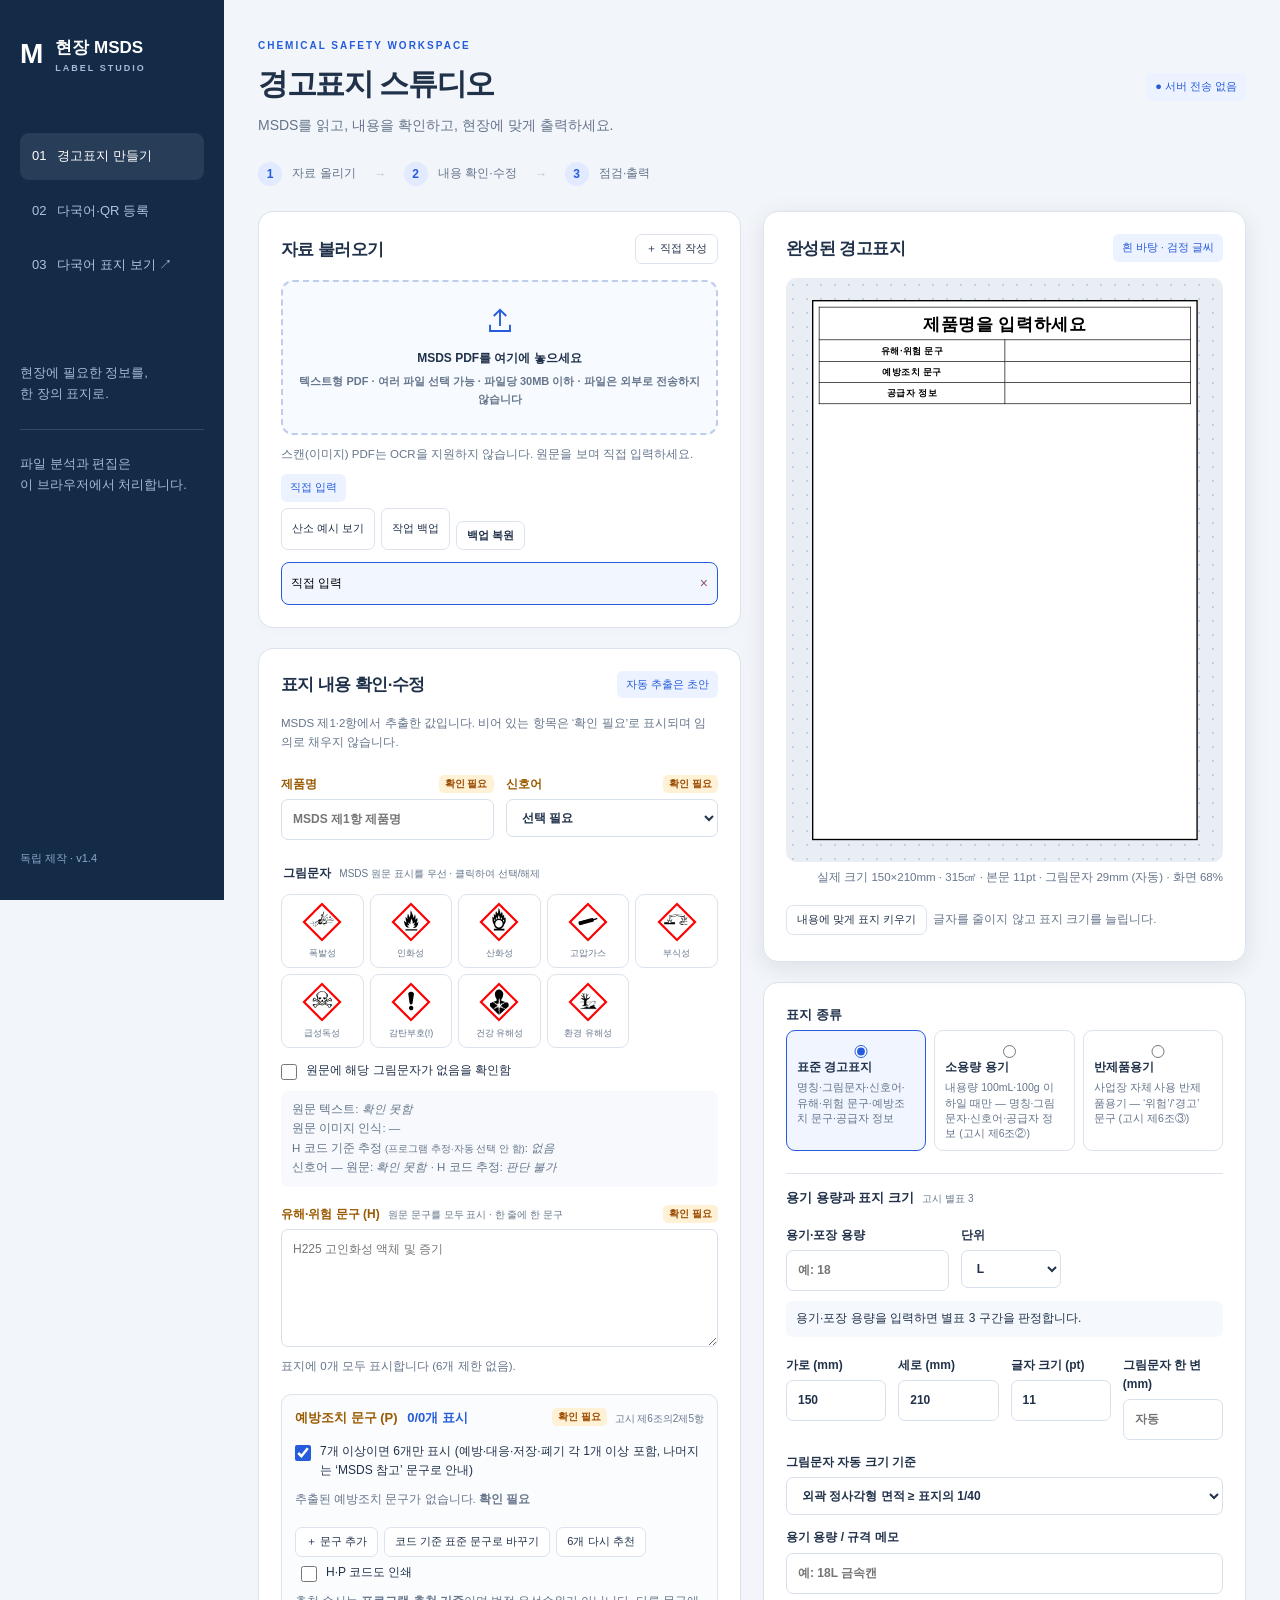
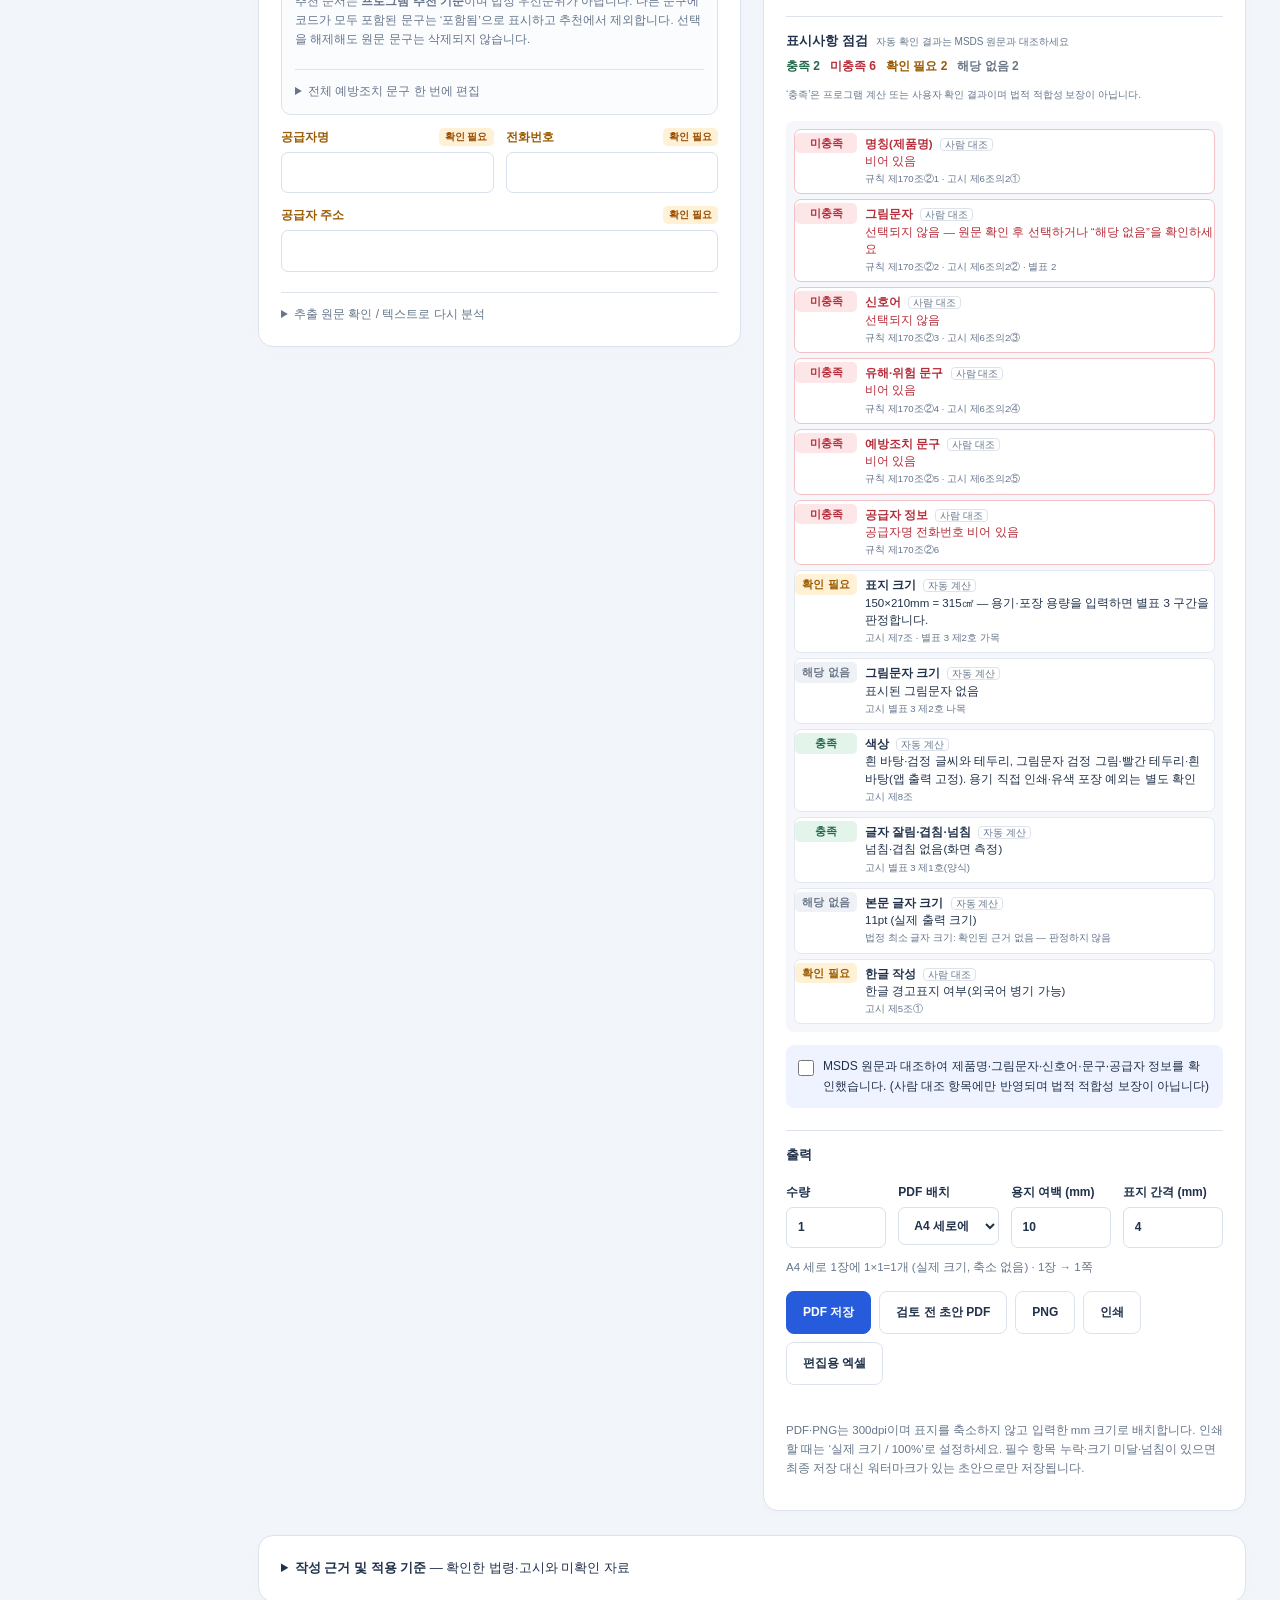
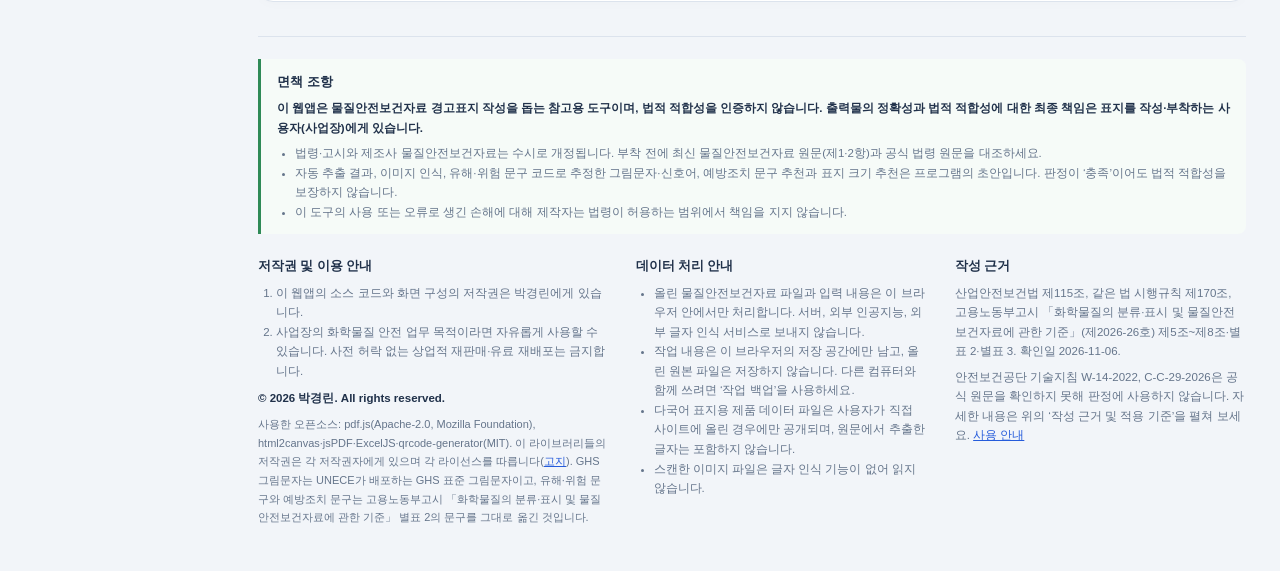
==== commit acf647f0: "법적 고지 추가, 다국어·QR 등록 메뉴 분리, 완성 표지 오른쪽 고정 - 하단: 면책 조항, 저작권(© 2026 박경린)·오픈소스 고지, 데이터 처리 안내, 작성 근거 - 왼쪽 " ====
--- a/index.html
+++ b/index.html
@@ -1,5 +1,5 @@
 <!doctype html><html lang="ko"><head><meta charset="utf-8"><meta name="viewport" content="width=device-width, initial-scale=1"><title>현장 MSDS · 경고표지 스튜디오</title><link rel="stylesheet" href="style.css?v=1.4"></head><body>
-<aside class="rail"><div class="logo">M<span>현장 MSDS<small>LABEL STUDIO</small></span></div><div class="nav active">01 &nbsp; 경고표지 만들기</div><a class="nav" href="viewer.html" target="_blank">02 &nbsp; 다국어 표지 보기 ↗</a><div class="rail-note">현장에 필요한 정보를,<br>한 장의 표지로.<hr>파일 분석과 편집은<br>이 브라우저에서 처리합니다.</div><span class="version">독립 제작 · v1.4</span></aside>
+<aside class="rail"><div class="logo">M<span>현장 MSDS<small>LABEL STUDIO</small></span></div><a class="nav active" href="#" data-view="make">01 &nbsp; 경고표지 만들기</a><a class="nav" href="#i18n" data-view="i18n">02 &nbsp; 다국어·QR 등록</a><a class="nav" href="viewer.html" target="_blank">03 &nbsp; 다국어 표지 보기 ↗</a><div class="rail-note">현장에 필요한 정보를,<br>한 장의 표지로.<hr>파일 분석과 편집은<br>이 브라우저에서 처리합니다.</div><span class="version">독립 제작 · v1.4</span></aside>
 <main><header><div><p class="eyebrow">CHEMICAL SAFETY WORKSPACE</p><h1>경고표지 스튜디오</h1><p class="sub">MSDS를 읽고, 내용을 확인하고, 현장에 맞게 출력하세요.</p></div><span class="badge">● 서버 전송 없음</span></header>
 <div class="steps"><span><b>1</b> 자료 올리기</span><i>→</i><span><b>2</b> 내용 확인·수정</span><i>→</i><span><b>3</b> 점검·출력</span></div>
 <div class="workspace"><div class="input-col">
@@ -20,12 +20,11 @@
 <div class="grid"><label data-f="supplier">공급자명<input id="supplier"></label><label data-f="phone">전화번호<input id="phone" type="tel"></label></div><label data-f="address">공급자 주소<input id="address"></label>
 <details><summary>추출 원문 확인 / 텍스트로 다시 분석</summary><p class="hint">PDF가 제대로 읽히지 않으면 제1·2항 텍스트를 붙여넣으세요. 재분석하면 현재 입력값을 바꿉니다.</p><textarea id="raw" rows="10"></textarea><button id="parse" class="small">텍스트에서 다시 추출</button></details>
 </section>
-<section class="card"><div class="card-title"><h2>다국어 & 제품 QR</h2><span class="badge">사전 등록 방식</span></div><p class="hint">실시간 번역 비용 없이, 등록한 번역을 보여줍니다. 번역은 자동 생성하지 않습니다.</p><div class="grid"><label>제품 고정 ID<input id="productId" readonly></label><label>번역 입력 언어<select id="lang"><option value="vi">베트남어 · Tiếng Việt</option><option value="zh">중국어 · 中文</option><option value="en">영어 · English</option><option value="ru">러시아어 · Русский</option></select></label></div>
-<label>번역 제품명<input id="trName"></label><label>번역 신호어<input id="trSignal"></label><label>번역 유해·위험 문구<textarea id="trHazards" rows="4"></textarea></label><label>번역 예방조치 문구<textarea id="trPrecautions" rows="5"></textarea></label><label class="check"><input type="checkbox" id="trReviewed">이 언어의 번역 내용을 검토했음</label><label>게시할 사이트 주소<input id="baseUrl" type="url" placeholder="https://내아이디.github.io/저장소이름/"></label><label class="check"><input id="includeQr" type="checkbox">표지에 다국어 QR 넣기 (공급자 정보 칸 오른쪽, 문구와 겹치지 않게 배치)</label><button id="publish" class="secondary">제품 데이터 다운로드</button><p class="hint">이 버튼으로 받은 products.json을 사이트와 같은 폴더에 직접 업로드해야 휴대폰에서 열립니다. 같은 ID의 내용을 바꾸면 기존 QR 주소가 유지됩니다.</p></section></div>
-<div class="preview-col"><section class="card preview-card"><div class="card-title"><h2>완성된 경고표지</h2><span class="badge">흰 바탕 · 검정 글씨</span></div>
+</div>
+<div class="preview-col"><section class="card label-card"><div class="card-title"><h2>완성된 경고표지</h2><span class="badge">흰 바탕 · 검정 글씨</span></div>
 <div class="mat"><div id="scaled"><article id="label" class="label"></article></div></div><p class="fit-info" id="fitInfo"></p>
 <div class="tools fit-tools"><button id="autoFit" class="small">내용에 맞게 표지 키우기</button><span class="hint">글자를 줄이지 않고 표지 크기를 늘립니다.</span></div>
-<h3 class="sub-h">표지 종류</h3><div class="type-grid" role="radiogroup"><label class="type-opt"><input type="radio" name="ltype" value="standard" checked><b>표준 경고표지</b><small>명칭·그림문자·신호어·유해·위험 문구·예방조치 문구·공급자 정보</small></label><label class="type-opt"><input type="radio" name="ltype" value="small"><b>소용량 용기</b><small>내용량 100mL·100g 이하일 때만 — 명칭·그림문자·신호어·공급자 정보 (고시 제6조②)</small></label><label class="type-opt"><input type="radio" name="ltype" value="semi"><b>반제품용기</b><small>사업장 자체 사용 반제품용기 — ‘위험’/‘경고’ 문구 (고시 제6조③)</small></label></div>
+</section><section class="card preview-card"><h3 class="sub-h first">표지 종류</h3><div class="type-grid" role="radiogroup"><label class="type-opt"><input type="radio" name="ltype" value="standard" checked><b>표준 경고표지</b><small>명칭·그림문자·신호어·유해·위험 문구·예방조치 문구·공급자 정보</small></label><label class="type-opt"><input type="radio" name="ltype" value="small"><b>소용량 용기</b><small>내용량 100mL·100g 이하일 때만 — 명칭·그림문자·신호어·공급자 정보 (고시 제6조②)</small></label><label class="type-opt"><input type="radio" name="ltype" value="semi"><b>반제품용기</b><small>사업장 자체 사용 반제품용기 — ‘위험’/‘경고’ 문구 (고시 제6조③)</small></label></div>
 <label class="check" id="semiRow" hidden><input type="checkbox" id="semiConfirmed">해당 사업장에서 자체 사용하기 위해 담은 반제품용기임을 확인함 (보관·저장장소에 경고표지 부착 또는 MSDS 게시 필요)</label>
 <h3 class="sub-h">용기 용량과 표지 크기 <small>고시 별표 3</small></h3>
 <div class="grid three"><label>용기·포장 용량<input id="capValue" inputmode="decimal" placeholder="예: 18"></label><label>단위<select id="capUnit"><option>mL</option><option selected>L</option><option>g</option><option>kg</option></select></label><label id="sideRow" hidden>측면 표면적 (㎠)<input id="sideArea" inputmode="decimal" placeholder="상하면 제외"></label></div>
@@ -38,6 +37,13 @@
 <h3 class="sub-h">출력</h3><div class="grid four"><label>수량<input id="copies" type="number" min="1" max="60" value="1"></label><label>PDF 배치<select id="layoutMode"><option value="a4p">A4 세로에 여러 장</option><option value="a4l">A4 가로에 여러 장</option><option value="label">표지 크기 용지</option></select></label><label>용지 여백 (mm)<input id="margin" type="number" min="0" max="30" value="10"></label><label>표지 간격 (mm)<input id="gap" type="number" min="0" max="30" value="4"></label></div><p class="hint" id="layoutInfo"></p>
 <div class="export"><button id="pdf" class="primary">PDF 저장</button><button id="draftPdf" class="secondary">검토 전 초안 PDF</button><button id="png" class="secondary">PNG</button><button id="print" class="secondary">인쇄</button><button id="excel" class="secondary">편집용 엑셀</button></div><p id="exportStatus" class="export-status" aria-live="polite"></p>
 <p class="hint">PDF·PNG는 300dpi이며 표지를 축소하지 않고 입력한 mm 크기로 배치합니다. 인쇄할 때는 ‘실제 크기 / 100%’로 설정하세요. 필수 항목 누락·크기 미달·넘침이 있으면 최종 저장 대신 워터마크가 있는 초안으로만 저장됩니다.</p></section></div></div>
+<div id="i18nView" class="i18n-view" hidden><section class="card"><div class="card-title"><h2>다국어 & 제품 QR 등록</h2><span class="badge">사전 등록 방식</span></div><p class="i18n-product">현재 제품: <b id="i18nProduct"></b> <small>— 다른 제품은 ‘01 경고표지 만들기’ 목록에서 선택하세요.</small></p><p class="hint">실시간 번역 비용 없이, 등록한 번역을 보여줍니다. 번역은 자동 생성하지 않습니다.</p><div class="grid"><label>제품 고정 ID<input id="productId" readonly></label><label>번역 입력 언어<select id="lang"><option value="vi">베트남어 · Tiếng Việt</option><option value="zh">중국어 · 中文</option><option value="en">영어 · English</option><option value="ru">러시아어 · Русский</option></select></label></div>
+<label>번역 제품명<input id="trName"></label><label>번역 신호어<input id="trSignal"></label><label>번역 유해·위험 문구<textarea id="trHazards" rows="4"></textarea></label><label>번역 예방조치 문구<textarea id="trPrecautions" rows="5"></textarea></label><label class="check"><input type="checkbox" id="trReviewed">이 언어의 번역 내용을 검토했음</label><label>게시할 사이트 주소<input id="baseUrl" type="url" placeholder="https://내아이디.github.io/저장소이름/"></label><label class="check"><input id="includeQr" type="checkbox">표지에 다국어 QR 넣기 (공급자 정보 칸 오른쪽, 문구와 겹치지 않게 배치)</label><button id="publish" class="secondary">제품 데이터 다운로드</button><p class="hint">이 버튼으로 받은 products.json을 사이트와 같은 폴더에 직접 업로드해야 휴대폰에서 열립니다. 같은 ID의 내용을 바꾸면 기존 QR 주소가 유지됩니다.</p></section></div>
 <section class="card basis"><details id="basisPanel"><summary><b>작성 근거 및 적용 기준</b> — 확인한 법령·고시와 미확인 자료</summary><div id="basis"></div></details></section>
-<footer>현장 MSDS · 독립 구현 / 원문과 최종 출력물을 함께 확인하세요. 이 도구는 작성 보조 도구이며 법적 적합성을 인증하지 않습니다. <a href="README.md">사용 안내</a></footer></main><div id="toast" role="status" hidden></div>
+<footer class="legal">
+<section class="disclaimer"><h3>면책 조항</h3><p><b>이 웹앱은 물질안전보건자료 경고표지 작성을 돕는 참고용 도구이며, 법적 적합성을 인증하지 않습니다. 출력물의 정확성과 법적 적합성에 대한 최종 책임은 표지를 작성·부착하는 사용자(사업장)에게 있습니다.</b></p><ul><li>법령·고시와 제조사 물질안전보건자료는 수시로 개정됩니다. 부착 전에 최신 물질안전보건자료 원문(제1·2항)과 공식 법령 원문을 대조하세요.</li><li>자동 추출 결과, 이미지 인식, 유해·위험 문구 코드로 추정한 그림문자·신호어, 예방조치 문구 추천과 표지 크기 추천은 프로그램의 초안입니다. 판정이 ‘충족’이어도 법적 적합성을 보장하지 않습니다.</li><li>이 도구의 사용 또는 오류로 생긴 손해에 대해 제작자는 법령이 허용하는 범위에서 책임을 지지 않습니다.</li></ul></section>
+<div class="legal-grid"><section><h4>저작권 및 이용 안내</h4><ol><li>이 웹앱의 소스 코드와 화면 구성의 저작권은 박경린에게 있습니다.</li><li>사업장의 화학물질 안전 업무 목적이라면 자유롭게 사용할 수 있습니다. 사전 허락 없는 상업적 재판매·유료 재배포는 금지합니다.</li></ol><p class="copy">© 2026 박경린. All rights reserved.</p><p class="oss">사용한 오픈소스: pdf.js(Apache-2.0, Mozilla Foundation), html2canvas·jsPDF·ExcelJS·qrcode-generator(MIT). 이 라이브러리들의 저작권은 각 저작권자에게 있으며 각 라이선스를 따릅니다(<a href="THIRD_PARTY.md">고지</a>). GHS 그림문자는 UNECE가 배포하는 GHS 표준 그림문자이고, 유해·위험 문구와 예방조치 문구는 고용노동부고시 「화학물질의 분류·표시 및 물질안전보건자료에 관한 기준」 별표 2의 문구를 그대로 옮긴 것입니다.</p></section>
+<section><h4>데이터 처리 안내</h4><ul><li>올린 물질안전보건자료 파일과 입력 내용은 이 브라우저 안에서만 처리합니다. 서버, 외부 인공지능, 외부 글자 인식 서비스로 보내지 않습니다.</li><li>작업 내용은 이 브라우저의 저장 공간에만 남고, 올린 원본 파일은 저장하지 않습니다. 다른 컴퓨터와 함께 쓰려면 ‘작업 백업’을 사용하세요.</li><li>다국어 표지용 제품 데이터 파일은 사용자가 직접 사이트에 올린 경우에만 공개되며, 원문에서 추출한 글자는 포함하지 않습니다.</li><li>스캔한 이미지 파일은 글자 인식 기능이 없어 읽지 않습니다.</li></ul></section>
+<section><h4>작성 근거</h4><p>산업안전보건법 제115조, 같은 법 시행규칙 제170조, 고용노동부고시 「화학물질의 분류·표시 및 물질안전보건자료에 관한 기준」(제2026-26호) 제5조~제8조·별표 2·별표 3. 확인일 2026-11-06.</p><p>안전보건공단 기술지침 W-14-2022, C-C-29-2026은 공식 원문을 확인하지 못해 판정에 사용하지 않습니다. 자세한 내용은 위의 ‘작성 근거 및 적용 기준’을 펼쳐 보세요. <a href="README.md">사용 안내</a></p></section></div>
+</footer></main><div id="toast" role="status" hidden></div>
 <script src="vendor/pdf.min.js"></script><script src="vendor/html2canvas.min.js"></script><script src="vendor/jspdf.umd.min.js"></script><script src="vendor/exceljs.min.js"></script><script src="vendor/qrcode.js"></script><script src="core.js?v=1.4"></script><script src="standards-data.js?v=1.4"></script><script src="standards.js?v=1.4"></script><script src="phrases.js?v=1.4"></script><script src="vision.js?v=1.4"></script><script src="app.js?v=1.4"></script></body></html>
--- a/style.css
+++ b/style.css
@@ -12,7 +12,9 @@
 /* ===== v1.4: 2단 편집/미리보기, 표 양식 표지, 점검 패널, 작성 근거 ===== */
 main{max-width:2000px}
 .workspace{grid-template-columns:minmax(0,1fr) minmax(0,1fr)}
-@media(min-width:1151px){.preview-card{position:sticky!important;top:12px;max-height:calc(100vh - 24px);overflow:auto}}
+/* 완성된 표지는 오른쪽에 고정, 설정·점검은 아래로 스크롤 */
+@media(min-width:1151px){.preview-col{align-self:stretch}.label-card{position:sticky;top:12px;z-index:5;box-shadow:0 6px 24px #142b4818}}
+.label-card .mat{margin-top:8px}.sub-h.first{border-top:0;padding-top:0;margin-top:0}
 .source-row{display:flex;gap:8px;align-items:center;flex-wrap:wrap;margin:6px 0}
 .progress{font-size:12px;color:#7a4b00;background:#fff4dc;border-radius:7px;padding:7px 10px;margin:6px 0}
 .progress::before{content:'';display:inline-block;width:9px;height:9px;margin-right:7px;border:2px solid #c98a00;border-right-color:transparent;border-radius:50%;animation:spin 1s linear infinite;vertical-align:-1px}
@@ -81,7 +83,18 @@
 .label .qrblock img{width:20mm;height:20mm}.label .qrblock small{font-size:.7em;text-align:center;line-height:1.2}
 .label .lt-ref{text-align:center!important;font-weight:800;font-size:.95em}
 .viewer .label .lt th{width:24%}
-@media(max-width:1150px){.workspace{grid-template-columns:1fr}.preview-col{grid-row:auto}}
+@media(max-width:1150px){.workspace{grid-template-columns:minmax(0,1fr)}.preview-col{grid-row:auto}}
 @media(max-width:650px){.type-grid,.grid.three,.grid.four,.grid.controls{grid-template-columns:1fr 1fr}.p-row{grid-template-columns:18px 40px 1fr 22px}.p-row .p-text{grid-column:2/4}.p-row .p-flag{grid-column:2/4;padding-top:0}.basis-row{grid-template-columns:1fr}}
 
 [hidden]{display:none!important}
+/* 하단 법적 고지 */
+footer.legal{margin-top:34px;border-top:1px solid var(--line);padding-top:22px;font-size:11.5px;line-height:1.7;color:var(--muted)}
+footer.legal h3{font-size:13px;color:var(--ink);margin:0 0 6px}footer.legal h4{font-size:12.5px;color:var(--ink);margin:0 0 6px}
+footer.legal ul,footer.legal ol{margin:0;padding-left:18px}footer.legal a{color:var(--blue)}
+.disclaimer{border-left:3px solid #2f8a57;background:#f6fbf8;padding:12px 16px;border-radius:0 8px 8px 0;margin-bottom:22px}.disclaimer p{color:var(--ink);margin:0 0 6px}
+.legal-grid{display:grid;grid-template-columns:1.2fr 1fr 1fr;gap:28px}.legal-grid p{margin:0 0 6px}.legal .copy{font-weight:700;color:var(--ink);margin-top:8px}
+@media(max-width:900px){.legal-grid{grid-template-columns:1fr;gap:16px}}
+/* 02 다국어·QR 등록 화면 */
+.i18n-view{max-width:900px}.i18n-product{font-size:12.5px;margin:-6px 0 8px}.i18n-product small{color:var(--muted)}
+footer.legal .oss{font-size:11px;margin-top:6px}
+@media(max-width:650px){.rail{display:flex!important;flex-wrap:wrap;align-items:center;gap:4px 10px}.rail .nav{display:inline-block!important;padding:6px 8px;margin:0;font-size:12px}}
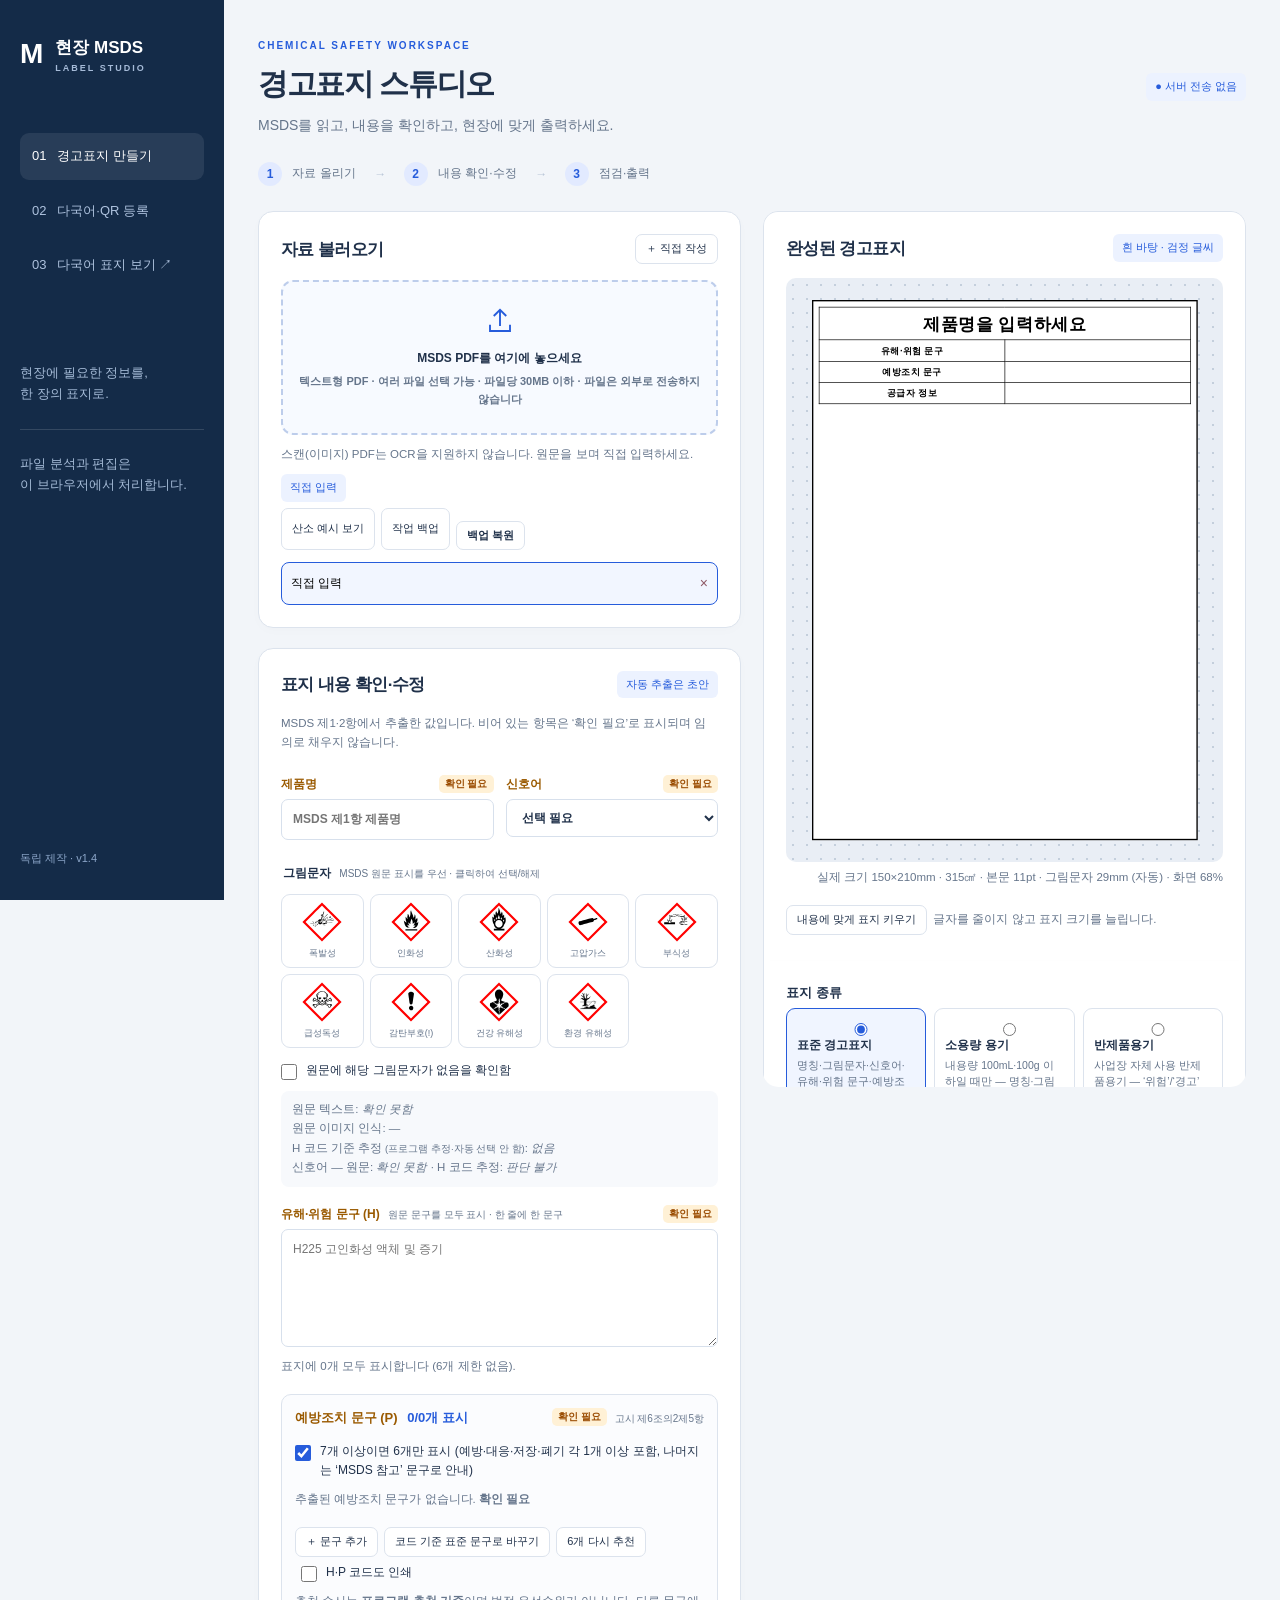
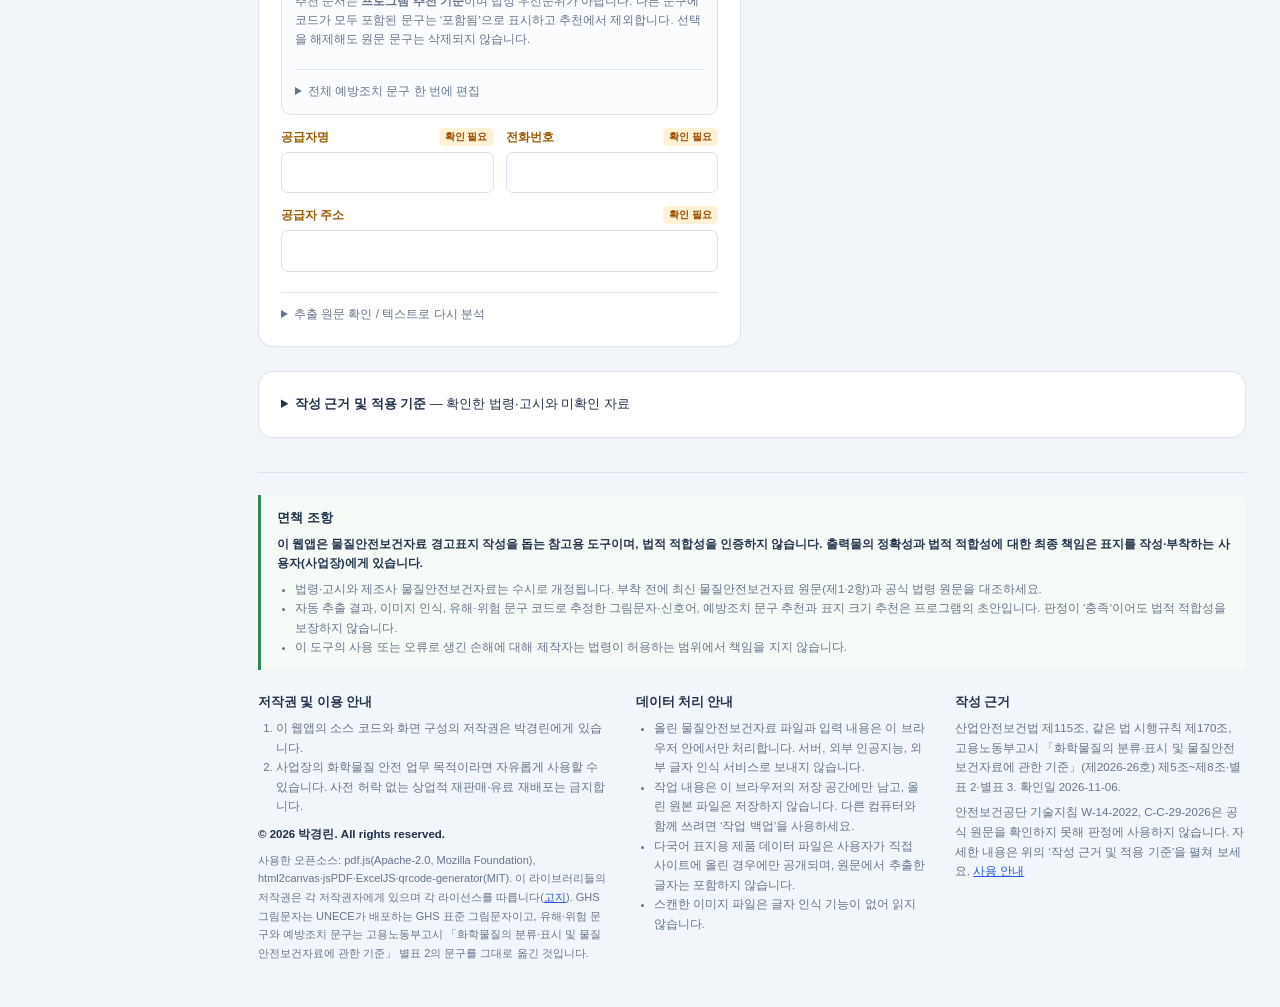
==== commit 9ba84f1b: "오른쪽 표지·설정·점검을 한 세트로 고정, 번역 등록 시 표지 상단에 다국어 QR 자동 표시 - 데스크톱: 완성 표지·표지 종류·크기·점검·출력이 한 패널로 고정되고 패널 안에서 " ====
--- a/index.html
+++ b/index.html
@@ -38,7 +38,7 @@
 <div class="export"><button id="pdf" class="primary">PDF 저장</button><button id="draftPdf" class="secondary">검토 전 초안 PDF</button><button id="png" class="secondary">PNG</button><button id="print" class="secondary">인쇄</button><button id="excel" class="secondary">편집용 엑셀</button></div><p id="exportStatus" class="export-status" aria-live="polite"></p>
 <p class="hint">PDF·PNG는 300dpi이며 표지를 축소하지 않고 입력한 mm 크기로 배치합니다. 인쇄할 때는 ‘실제 크기 / 100%’로 설정하세요. 필수 항목 누락·크기 미달·넘침이 있으면 최종 저장 대신 워터마크가 있는 초안으로만 저장됩니다.</p></section></div></div>
 <div id="i18nView" class="i18n-view" hidden><section class="card"><div class="card-title"><h2>다국어 & 제품 QR 등록</h2><span class="badge">사전 등록 방식</span></div><p class="i18n-product">현재 제품: <b id="i18nProduct"></b> <small>— 다른 제품은 ‘01 경고표지 만들기’ 목록에서 선택하세요.</small></p><p class="hint">실시간 번역 비용 없이, 등록한 번역을 보여줍니다. 번역은 자동 생성하지 않습니다.</p><div class="grid"><label>제품 고정 ID<input id="productId" readonly></label><label>번역 입력 언어<select id="lang"><option value="vi">베트남어 · Tiếng Việt</option><option value="zh">중국어 · 中文</option><option value="en">영어 · English</option><option value="ru">러시아어 · Русский</option></select></label></div>
-<label>번역 제품명<input id="trName"></label><label>번역 신호어<input id="trSignal"></label><label>번역 유해·위험 문구<textarea id="trHazards" rows="4"></textarea></label><label>번역 예방조치 문구<textarea id="trPrecautions" rows="5"></textarea></label><label class="check"><input type="checkbox" id="trReviewed">이 언어의 번역 내용을 검토했음</label><label>게시할 사이트 주소<input id="baseUrl" type="url" placeholder="https://내아이디.github.io/저장소이름/"></label><label class="check"><input id="includeQr" type="checkbox">표지에 다국어 QR 넣기 (공급자 정보 칸 오른쪽, 문구와 겹치지 않게 배치)</label><button id="publish" class="secondary">제품 데이터 다운로드</button><p class="hint">이 버튼으로 받은 products.json을 사이트와 같은 폴더에 직접 업로드해야 휴대폰에서 열립니다. 같은 ID의 내용을 바꾸면 기존 QR 주소가 유지됩니다.</p></section></div>
+<label>번역 제품명<input id="trName"></label><label>번역 신호어<input id="trSignal"></label><label>번역 유해·위험 문구<textarea id="trHazards" rows="4"></textarea></label><label>번역 예방조치 문구<textarea id="trPrecautions" rows="5"></textarea></label><label class="check"><input type="checkbox" id="trReviewed">이 언어의 번역 내용을 검토했음</label><label>게시할 사이트 주소<input id="baseUrl" type="url" placeholder="https://내아이디.github.io/저장소이름/"></label><label class="check"><input id="includeQr" type="checkbox">번역이 없어도 표지에 다국어 QR 넣기 <small>(번역을 하나라도 등록하면 표지 상단 제품명 칸 오른쪽에 자동으로 들어갑니다)</small></label><button id="publish" class="secondary">제품 데이터 다운로드</button><p class="hint">이 버튼으로 받은 products.json을 사이트와 같은 폴더에 직접 업로드해야 휴대폰에서 열립니다. 같은 ID의 내용을 바꾸면 기존 QR 주소가 유지됩니다.</p></section></div>
 <section class="card basis"><details id="basisPanel"><summary><b>작성 근거 및 적용 기준</b> — 확인한 법령·고시와 미확인 자료</summary><div id="basis"></div></details></section>
 <footer class="legal">
 <section class="disclaimer"><h3>면책 조항</h3><p><b>이 웹앱은 물질안전보건자료 경고표지 작성을 돕는 참고용 도구이며, 법적 적합성을 인증하지 않습니다. 출력물의 정확성과 법적 적합성에 대한 최종 책임은 표지를 작성·부착하는 사용자(사업장)에게 있습니다.</b></p><ul><li>법령·고시와 제조사 물질안전보건자료는 수시로 개정됩니다. 부착 전에 최신 물질안전보건자료 원문(제1·2항)과 공식 법령 원문을 대조하세요.</li><li>자동 추출 결과, 이미지 인식, 유해·위험 문구 코드로 추정한 그림문자·신호어, 예방조치 문구 추천과 표지 크기 추천은 프로그램의 초안입니다. 판정이 ‘충족’이어도 법적 적합성을 보장하지 않습니다.</li><li>이 도구의 사용 또는 오류로 생긴 손해에 대해 제작자는 법령이 허용하는 범위에서 책임을 지지 않습니다.</li></ul></section>
--- a/style.css
+++ b/style.css
@@ -13,7 +13,7 @@
 main{max-width:2000px}
 .workspace{grid-template-columns:minmax(0,1fr) minmax(0,1fr)}
 /* 완성된 표지는 오른쪽에 고정, 설정·점검은 아래로 스크롤 */
-@media(min-width:1151px){.preview-col{align-self:stretch}.label-card{position:sticky;top:12px;z-index:5;box-shadow:0 6px 24px #142b4818}}
+@media(min-width:1151px){.preview-col{position:sticky;top:12px;max-height:calc(100vh - 24px);overflow:auto;border-radius:15px}.label-card{margin-bottom:0;border-bottom:0;border-radius:15px 15px 0 0}.preview-col .preview-card{border-top:0;border-radius:0 0 15px 15px}}
 .label-card .mat{margin-top:8px}.sub-h.first{border-top:0;padding-top:0;margin-top:0}
 .source-row{display:flex;gap:8px;align-items:center;flex-wrap:wrap;margin:6px 0}
 .progress{font-size:12px;color:#7a4b00;background:#fff4dc;border-radius:7px;padding:7px 10px;margin:6px 0}
@@ -98,3 +98,6 @@
 .i18n-view{max-width:900px}.i18n-product{font-size:12.5px;margin:-6px 0 8px}.i18n-product small{color:var(--muted)}
 footer.legal .oss{font-size:11px;margin-top:6px}
 @media(max-width:650px){.rail{display:flex!important;flex-wrap:wrap;align-items:center;gap:4px 10px}.rail .nav{display:inline-block!important;padding:6px 8px;margin:0;font-size:12px}}
+
+/* 표지 상단 다국어 QR */
+.label .name-flex{display:flex;align-items:center;gap:3mm}.label .name-text{flex:1;min-width:0;text-align:center}.label .lt-name .qrblock img{width:17mm;height:17mm}.label .lt-name .qrblock small{font-size:.38em;font-weight:400}
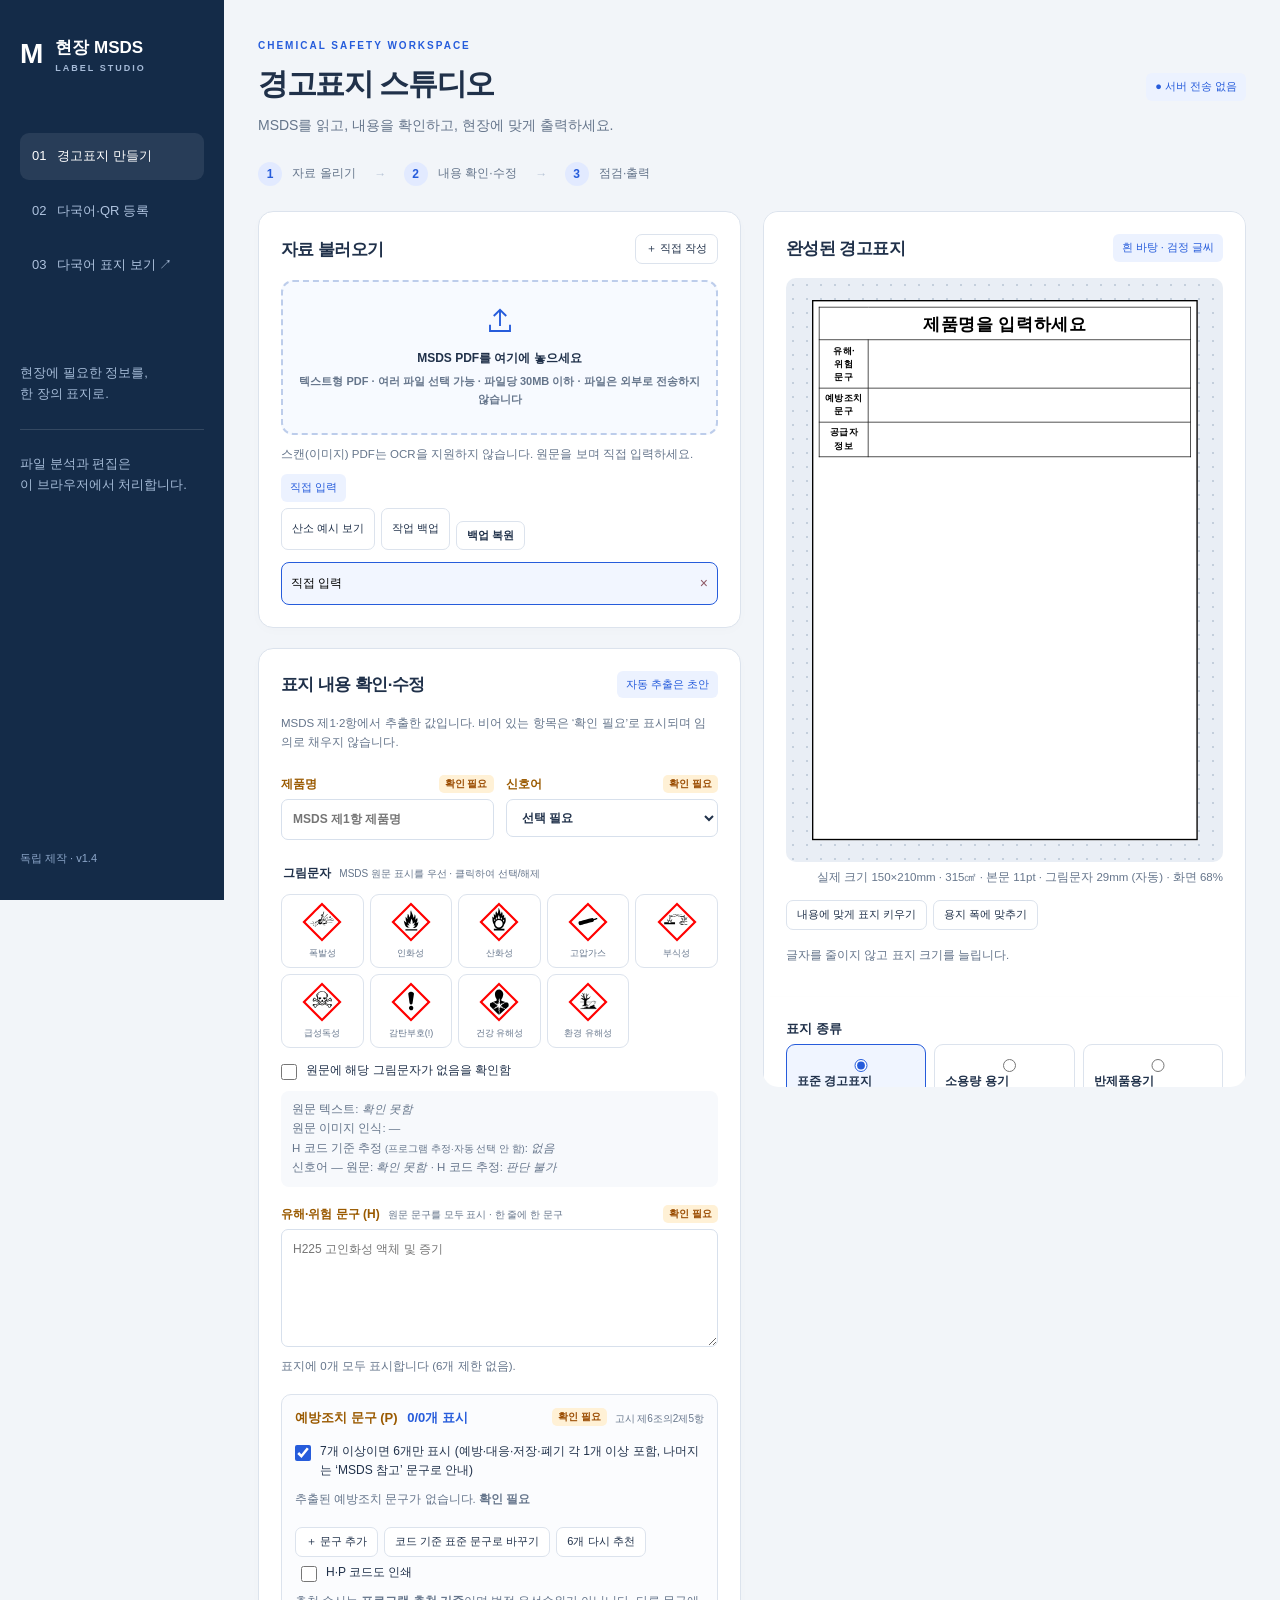
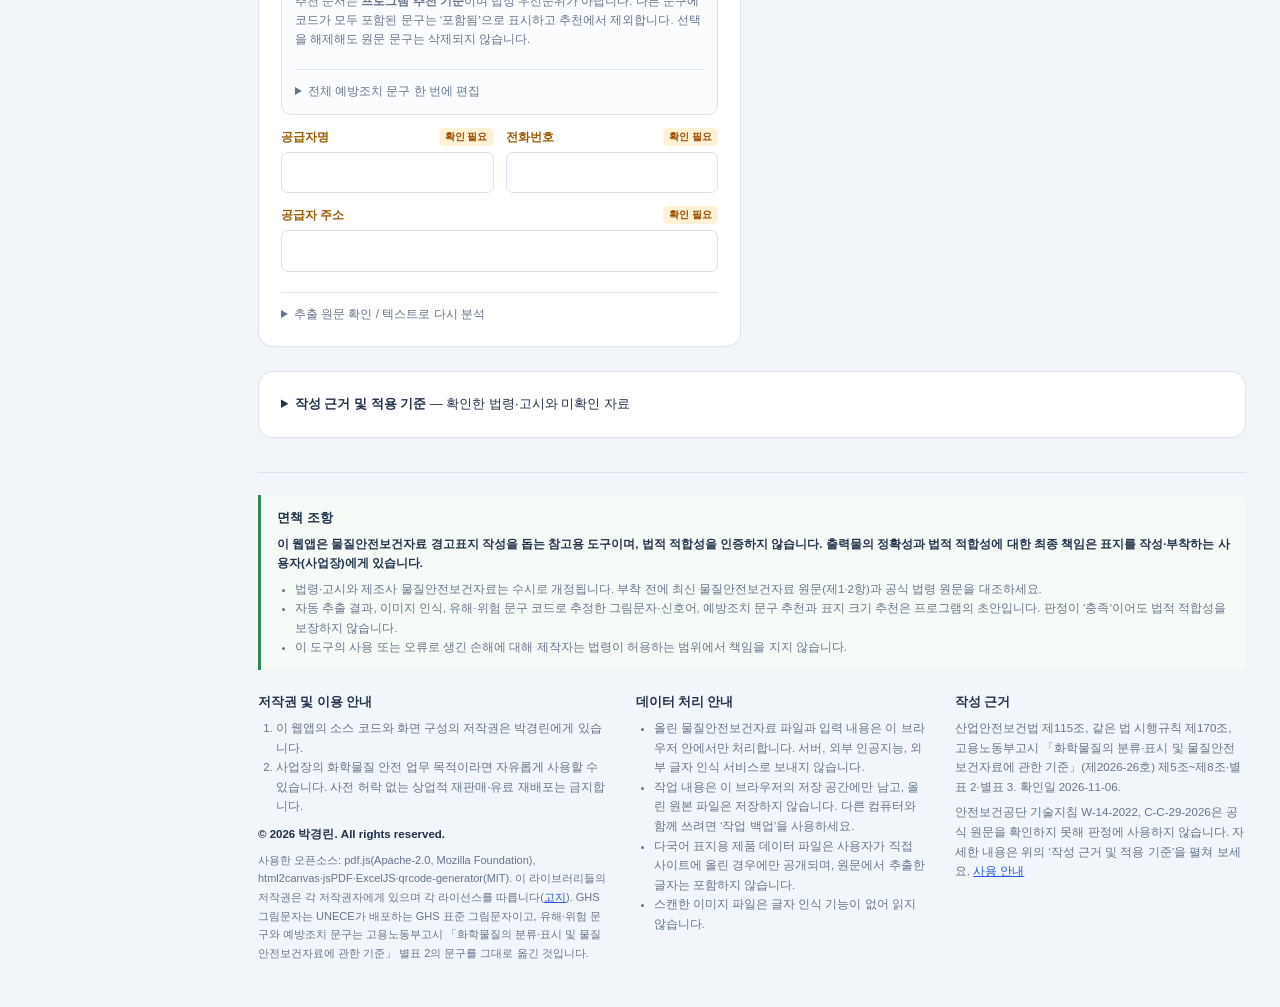
==== commit bc740efe: "인쇄 여백 최소화와 그림문자 한 줄 최대 4개 배치 - '용지 폭에 맞추기' 버튼: 표지 가로를 용지 인쇄 폭으로, 세로는 내용·법정 최소 면적에 맞춤(축소 없음) - 기본 용지 " ====
--- a/index.html
+++ b/index.html
@@ -23,7 +23,7 @@
 </div>
 <div class="preview-col"><section class="card label-card"><div class="card-title"><h2>완성된 경고표지</h2><span class="badge">흰 바탕 · 검정 글씨</span></div>
 <div class="mat"><div id="scaled"><article id="label" class="label"></article></div></div><p class="fit-info" id="fitInfo"></p>
-<div class="tools fit-tools"><button id="autoFit" class="small">내용에 맞게 표지 키우기</button><span class="hint">글자를 줄이지 않고 표지 크기를 늘립니다.</span></div>
+<div class="tools fit-tools"><button id="autoFit" class="small">내용에 맞게 표지 키우기</button><button id="fitPaper" class="small">용지 폭에 맞추기</button><span class="hint">글자를 줄이지 않고 표지 크기를 늘립니다.</span></div>
 </section><section class="card preview-card"><h3 class="sub-h first">표지 종류</h3><div class="type-grid" role="radiogroup"><label class="type-opt"><input type="radio" name="ltype" value="standard" checked><b>표준 경고표지</b><small>명칭·그림문자·신호어·유해·위험 문구·예방조치 문구·공급자 정보</small></label><label class="type-opt"><input type="radio" name="ltype" value="small"><b>소용량 용기</b><small>내용량 100mL·100g 이하일 때만 — 명칭·그림문자·신호어·공급자 정보 (고시 제6조②)</small></label><label class="type-opt"><input type="radio" name="ltype" value="semi"><b>반제품용기</b><small>사업장 자체 사용 반제품용기 — ‘위험’/‘경고’ 문구 (고시 제6조③)</small></label></div>
 <label class="check" id="semiRow" hidden><input type="checkbox" id="semiConfirmed">해당 사업장에서 자체 사용하기 위해 담은 반제품용기임을 확인함 (보관·저장장소에 경고표지 부착 또는 MSDS 게시 필요)</label>
 <h3 class="sub-h">용기 용량과 표지 크기 <small>고시 별표 3</small></h3>
@@ -34,11 +34,11 @@
 <label>용기 용량 / 규격 메모<input id="capacity" placeholder="예: 18L 금속캔"></label>
 <h3 class="sub-h">표시사항 점검 <small>자동 확인 결과는 MSDS 원문과 대조하세요</small></h3><div id="checkSummary" class="check-summary"></div><div id="checks" class="checks" aria-live="polite"></div>
 <label class="check approval"><input type="checkbox" id="approved">MSDS 원문과 대조하여 제품명·그림문자·신호어·문구·공급자 정보를 확인했습니다. (사람 대조 항목에만 반영되며 법적 적합성 보장이 아닙니다)</label>
-<h3 class="sub-h">출력</h3><div class="grid four"><label>수량<input id="copies" type="number" min="1" max="60" value="1"></label><label>PDF 배치<select id="layoutMode"><option value="a4p">A4 세로에 여러 장</option><option value="a4l">A4 가로에 여러 장</option><option value="label">표지 크기 용지</option></select></label><label>용지 여백 (mm)<input id="margin" type="number" min="0" max="30" value="10"></label><label>표지 간격 (mm)<input id="gap" type="number" min="0" max="30" value="4"></label></div><p class="hint" id="layoutInfo"></p>
+<h3 class="sub-h">출력</h3><div class="grid four"><label>수량<input id="copies" type="number" min="1" max="60" value="1"></label><label>PDF 배치<select id="layoutMode"><option value="a4p">A4 세로에 여러 장</option><option value="a4l">A4 가로에 여러 장</option><option value="label">표지 크기 용지</option></select></label><label>용지 여백 (mm)<input id="margin" type="number" min="0" max="30" value="5"></label><label>표지 간격 (mm)<input id="gap" type="number" min="0" max="30" value="4"></label></div><p class="hint" id="layoutInfo"></p>
 <div class="export"><button id="pdf" class="primary">PDF 저장</button><button id="draftPdf" class="secondary">검토 전 초안 PDF</button><button id="png" class="secondary">PNG</button><button id="print" class="secondary">인쇄</button><button id="excel" class="secondary">편집용 엑셀</button></div><p id="exportStatus" class="export-status" aria-live="polite"></p>
 <p class="hint">PDF·PNG는 300dpi이며 표지를 축소하지 않고 입력한 mm 크기로 배치합니다. 인쇄할 때는 ‘실제 크기 / 100%’로 설정하세요. 필수 항목 누락·크기 미달·넘침이 있으면 최종 저장 대신 워터마크가 있는 초안으로만 저장됩니다.</p></section></div></div>
 <div id="i18nView" class="i18n-view" hidden><section class="card"><div class="card-title"><h2>다국어 & 제품 QR 등록</h2><span class="badge">사전 등록 방식</span></div><p class="i18n-product">현재 제품: <b id="i18nProduct"></b> <small>— 다른 제품은 ‘01 경고표지 만들기’ 목록에서 선택하세요.</small></p><p class="hint">실시간 번역 비용 없이, 등록한 번역을 보여줍니다. 번역은 자동 생성하지 않습니다.</p><div class="grid"><label>제품 고정 ID<input id="productId" readonly></label><label>번역 입력 언어<select id="lang"><option value="vi">베트남어 · Tiếng Việt</option><option value="zh">중국어 · 中文</option><option value="en">영어 · English</option><option value="ru">러시아어 · Русский</option></select></label></div>
-<label>번역 제품명<input id="trName"></label><label>번역 신호어<input id="trSignal"></label><label>번역 유해·위험 문구<textarea id="trHazards" rows="4"></textarea></label><label>번역 예방조치 문구<textarea id="trPrecautions" rows="5"></textarea></label><label class="check"><input type="checkbox" id="trReviewed">이 언어의 번역 내용을 검토했음</label><label>게시할 사이트 주소<input id="baseUrl" type="url" placeholder="https://내아이디.github.io/저장소이름/"></label><label class="check"><input id="includeQr" type="checkbox">번역이 없어도 표지에 다국어 QR 넣기 <small>(번역을 하나라도 등록하면 표지 상단 제품명 칸 오른쪽에 자동으로 들어갑니다)</small></label><button id="publish" class="secondary">제품 데이터 다운로드</button><p class="hint">이 버튼으로 받은 products.json을 사이트와 같은 폴더에 직접 업로드해야 휴대폰에서 열립니다. 같은 ID의 내용을 바꾸면 기존 QR 주소가 유지됩니다.</p></section></div>
+<label>번역 제품명<input id="trName"></label><label>번역 신호어<input id="trSignal"></label><label>번역 유해·위험 문구<textarea id="trHazards" rows="4"></textarea></label><label>번역 예방조치 문구<textarea id="trPrecautions" rows="5"></textarea></label><label class="check"><input type="checkbox" id="trReviewed">이 언어의 번역 내용을 검토했음</label><label>게시할 사이트 주소<input id="baseUrl" type="url" placeholder="https://내아이디.github.io/저장소이름/"></label><label class="check"><input id="includeQr" type="checkbox">번역이 없어도 표지에 다국어 QR 넣기 <small>(번역을 하나라도 등록하면 표지 상단 제품명 칸 오른쪽에 자동으로 들어갑니다)</small></label><button id="publish" class="secondary">제품 데이터 다운로드</button><p class="hint">이 버튼으로 받은 products.json을 사이트와 같은 폴더에 직접 업로드해야 휴대폰에서 열립니다. 같은 ID의 내용을 바꾸면 기존 QR 주소가 유지됩니다.</p><div class="gh-box"><h3 class="sub-h first">GitHub에 바로 저장 <small>번역 저장 → 표지 상단 QR에서 바로 연결</small></h3><div class="grid"><label>저장소 (아이디/저장소이름)<input id="ghRepo" placeholder="gyeongrin1102/MSDS_-" autocomplete="off"></label><label>GitHub 토큰<input id="ghToken" type="password" autocomplete="off" placeholder="github_pat_…"></label></div><label class="check"><input type="checkbox" id="ghRemember">이 PC 브라우저에 토큰 기억 (본인 PC에서만 사용)</label><button id="ghSave" class="primary">GitHub에 저장</button><p class="hint" id="ghStatus" aria-live="polite"></p><p class="hint">토큰은 GitHub 설정 → Developer settings → Fine-grained tokens에서 <b>이 저장소만</b>, 권한 <b>Contents: Read and write</b>로 만드세요. 토큰은 GitHub(api.github.com)에만 전송되며 사이트 파일이나 저장소에 저장되지 않습니다. 저장하면 이 브라우저의 이름 있는 제품이 공개 products.json에 반영되고(같은 ID는 갱신, 다른 제품은 유지), 원문 추출 글자는 포함되지 않습니다.</p></div></section></div>
 <section class="card basis"><details id="basisPanel"><summary><b>작성 근거 및 적용 기준</b> — 확인한 법령·고시와 미확인 자료</summary><div id="basis"></div></details></section>
 <footer class="legal">
 <section class="disclaimer"><h3>면책 조항</h3><p><b>이 웹앱은 물질안전보건자료 경고표지 작성을 돕는 참고용 도구이며, 법적 적합성을 인증하지 않습니다. 출력물의 정확성과 법적 적합성에 대한 최종 책임은 표지를 작성·부착하는 사용자(사업장)에게 있습니다.</b></p><ul><li>법령·고시와 제조사 물질안전보건자료는 수시로 개정됩니다. 부착 전에 최신 물질안전보건자료 원문(제1·2항)과 공식 법령 원문을 대조하세요.</li><li>자동 추출 결과, 이미지 인식, 유해·위험 문구 코드로 추정한 그림문자·신호어, 예방조치 문구 추천과 표지 크기 추천은 프로그램의 초안입니다. 판정이 ‘충족’이어도 법적 적합성을 보장하지 않습니다.</li><li>이 도구의 사용 또는 오류로 생긴 손해에 대해 제작자는 법령이 허용하는 범위에서 책임을 지지 않습니다.</li></ul></section>
--- a/style.css
+++ b/style.css
@@ -65,13 +65,13 @@
 .basis-row a{color:var(--blue)}.basis h4{font-size:13px;margin:16px 0 4px}.basis-list{font-size:12px;margin:0;padding-left:18px;line-height:1.8}
 /* 표 양식 경고표지 (인쇄물에는 편집 화면 설명·점검 패널이 들어가지 않음) */
 .label{padding:2.2mm;gap:0;display:block;line-height:1.4}
-.label .lt{width:100%;border-collapse:collapse;border:.45mm solid #000;table-layout:fixed}
+.label .lt{width:100%;border-collapse:collapse;border:.45mm solid #000;table-layout:auto}
 .label .lt th,.label .lt td{border:.3mm solid #000;padding:1.4mm 2mm;vertical-align:top;text-align:left}
-.label .lt th{width:19%;font-size:.95em;font-weight:800;text-align:center;vertical-align:middle;word-break:keep-all}
+.label .lt th{width:1%;overflow-wrap:normal;word-break:keep-all;white-space:normal;font-size:.95em;font-weight:800;text-align:center;vertical-align:middle;word-break:keep-all}
 .label .lt-name{font-size:1.75em;font-weight:900;text-align:center!important;line-height:1.25;padding:2mm!important}
 .label .lt-pic{padding:2mm!important}
 .label .pictorow{display:flex;align-items:center;justify-content:center;gap:4mm;flex-wrap:wrap}
-.label .symbols{display:flex;gap:1.5mm;flex-wrap:wrap;justify-content:center;flex:0 1 auto}
+.label .symbols{display:flex;gap:1.5mm;flex-wrap:wrap;justify-content:center;flex:none} /* 한 줄 최대 4개(폭은 core.js에서 지정), 신호어는 자리가 없으면 다음 줄 */
 .label .symbols img{width:21mm;height:21mm;object-fit:contain;display:block}
 .label .signal{font-size:2.1em;font-weight:900;letter-spacing:.08em;white-space:nowrap}
 .label ul{padding-left:1.1em;margin:0}.label li{margin:0 0 .5mm}
@@ -82,7 +82,7 @@
 .label .qrblock{display:flex;flex-direction:column;align-items:center;gap:.6mm;margin:0;flex:none}
 .label .qrblock img{width:20mm;height:20mm}.label .qrblock small{font-size:.7em;text-align:center;line-height:1.2}
 .label .lt-ref{text-align:center!important;font-weight:800;font-size:.95em}
-.viewer .label .lt th{width:24%}
+
 @media(max-width:1150px){.workspace{grid-template-columns:minmax(0,1fr)}.preview-col{grid-row:auto}}
 @media(max-width:650px){.type-grid,.grid.three,.grid.four,.grid.controls{grid-template-columns:1fr 1fr}.p-row{grid-template-columns:18px 40px 1fr 22px}.p-row .p-text{grid-column:2/4}.p-row .p-flag{grid-column:2/4;padding-top:0}.basis-row{grid-template-columns:1fr}}
 
@@ -101,3 +101,5 @@
 
 /* 표지 상단 다국어 QR */
 .label .name-flex{display:flex;align-items:center;gap:3mm}.label .name-text{flex:1;min-width:0;text-align:center}.label .lt-name .qrblock img{width:17mm;height:17mm}.label .lt-name .qrblock small{font-size:.38em;font-weight:400}
+
+.gh-box{margin-top:22px;border-top:1px solid var(--line);padding-top:16px}.gh-box .primary{margin-top:12px}
